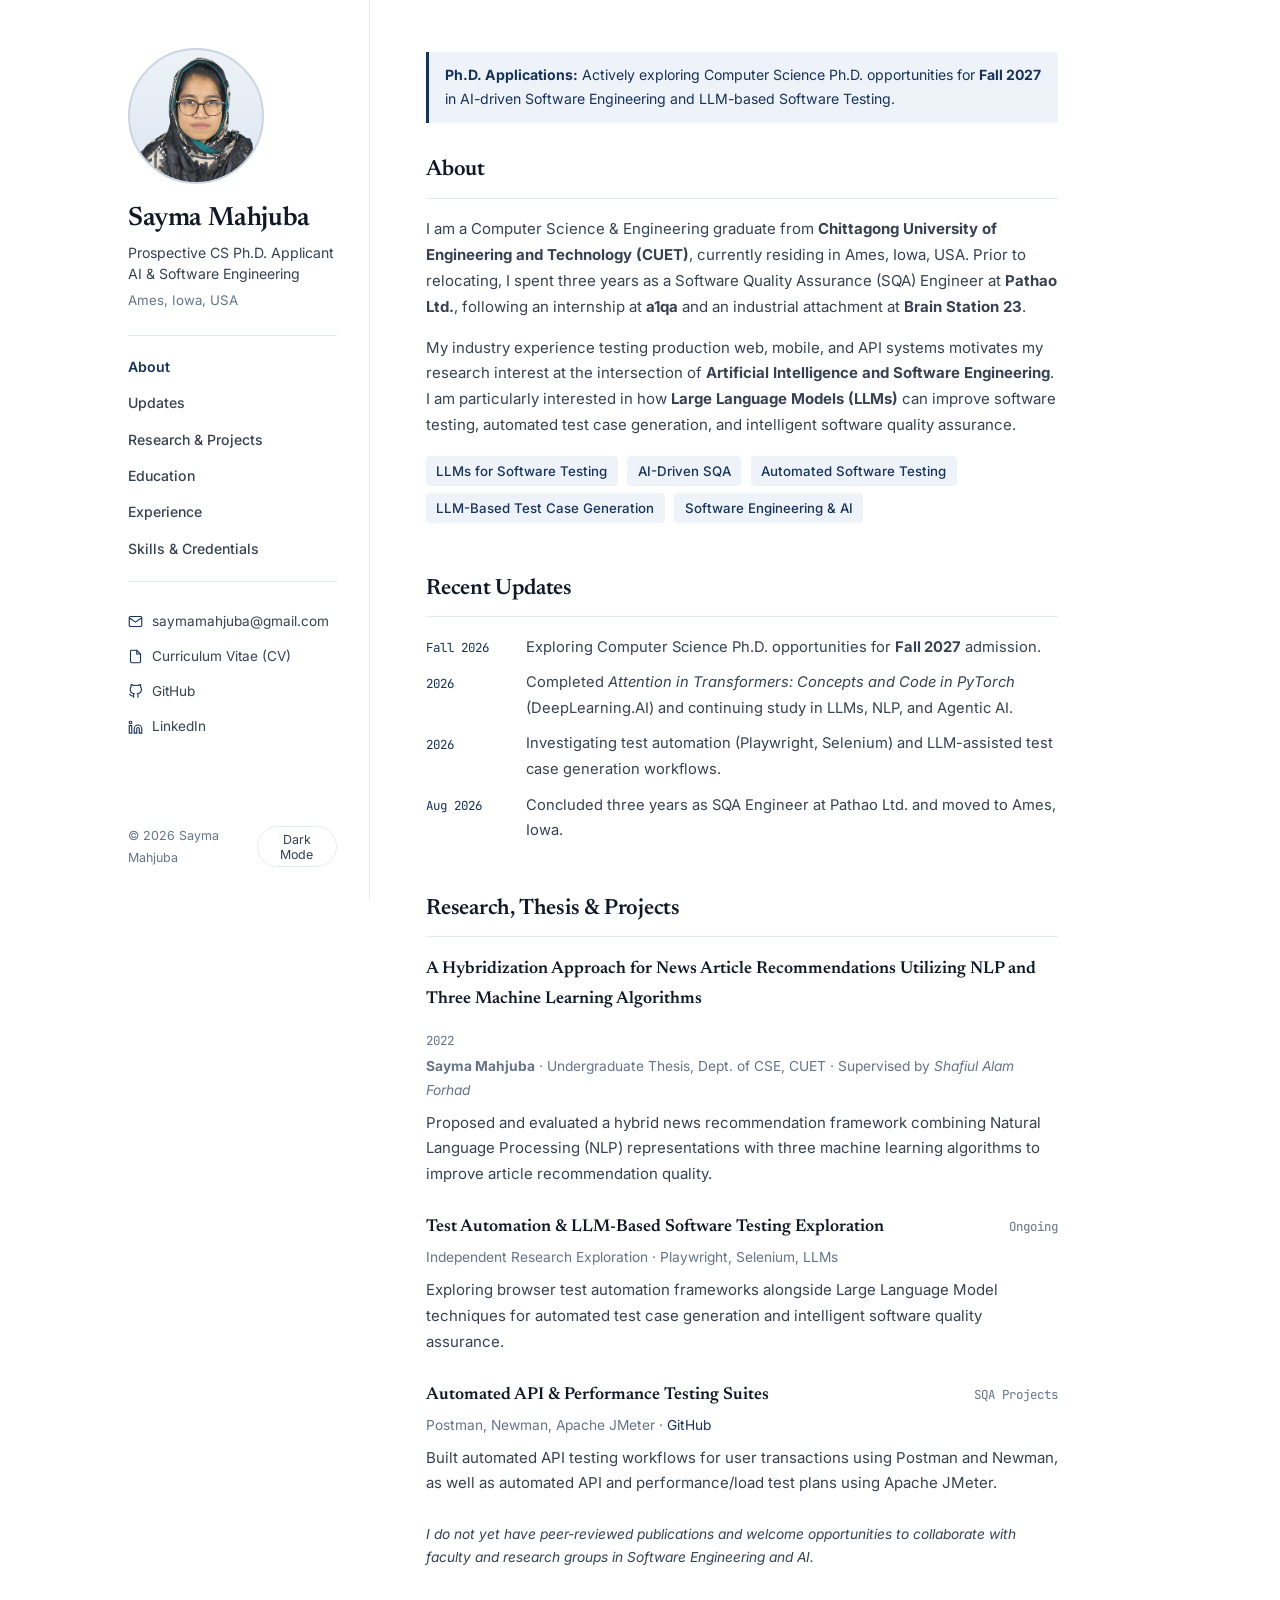
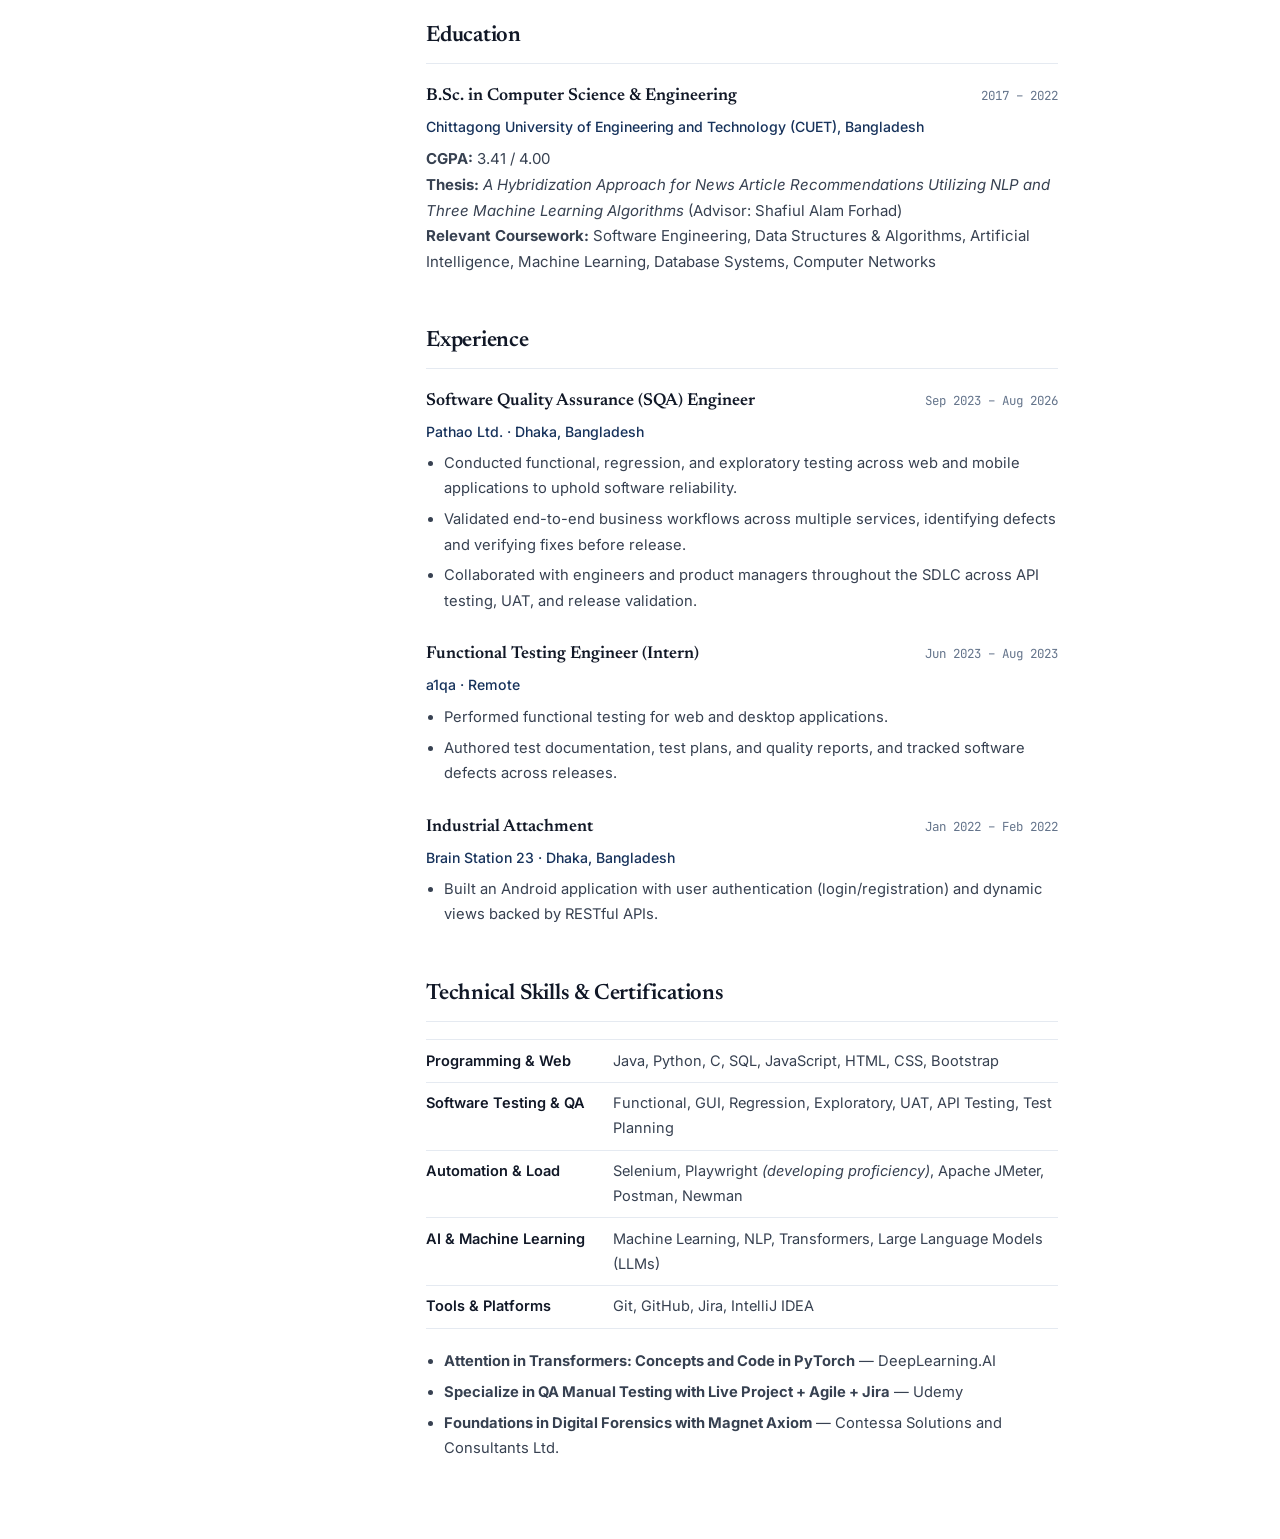
==== index.html @ 632d5970 "Initial academic portfolio" ====
<!DOCTYPE html>
<html lang="en" data-theme="light">
<head>
  <meta charset="UTF-8" />
  <meta name="viewport" content="width=device-width, initial-scale=1.0" />
  <title>Sayma Mahjuba — Academic Portfolio</title>
  <meta
    name="description"
    content="Academic portfolio of Sayma Mahjuba, prospective Computer Science Ph.D. applicant researching Large Language Models for Software Testing, AI-driven Software Quality Assurance, and Software Engineering."
  />
  <meta name="author" content="Sayma Mahjuba" />

  <!-- Social / LinkedIn Link Preview Metadata -->
  <meta property="og:title" content="Sayma Mahjuba — Academic Portfolio" />
  <meta
    property="og:description"
    content="Prospective CS Ph.D. Applicant · Large Language Models for Software Testing & AI-Driven Software Quality Assurance"
  />
  <meta property="og:type" content="website" />
  <meta property="og:url" content="https://sayma-mahjuba.github.io/" />
  <meta property="og:image" content="https://sayma-mahjuba.github.io/assets/profile.png" />

  <link rel="icon" type="image/svg+xml" href="favicon.svg" />
  <link rel="preconnect" href="https://fonts.googleapis.com" />
  <link rel="preconnect" href="https://fonts.gstatic.com" crossorigin />
  <link
    href="https://fonts.googleapis.com/css2?family=Inter:wght@400;500;600&family=JetBrains+Mono:wght@400;500&family=Newsreader:ital,opsz,wght@0,6..72,400;0,6..72,600;1,6..72,400&display=swap"
    rel="stylesheet"
  />
  <link rel="stylesheet" href="styles.css" />
  <script>
    (function () {
      var saved = localStorage.getItem("sayma-portfolio-theme");
      if (saved === "dark" || saved === "light") {
        document.documentElement.setAttribute("data-theme", saved);
      }
    })();
  </script>
</head>
<body>
  <div class="page-shell">
    <!-- Left Academic Profile Sidebar -->
    <aside class="sidebar">
      <div>
        <div class="avatar-wrap">
          <img src="assets/profile.png" alt="Portrait of Sayma Mahjuba" />
        </div>
        <h1 class="sidebar-name">Sayma Mahjuba</h1>
        <p class="sidebar-role">Prospective CS Ph.D. Applicant<br />AI &amp; Software Engineering</p>
        <p class="sidebar-loc">Ames, Iowa, USA</p>

        <ul class="sidebar-nav" aria-label="Page sections">
          <li><a href="#about">About</a></li>
          <li><a href="#news">Updates</a></li>
          <li><a href="#research">Research &amp; Projects</a></li>
          <li><a href="#education">Education</a></li>
          <li><a href="#experience">Experience</a></li>
          <li><a href="#skills">Skills &amp; Credentials</a></li>
        </ul>

        <ul class="sidebar-links" aria-label="External links">
          <li>
            <a href="mailto:saymamahjuba@gmail.com">
              <svg viewBox="0 0 24 24" fill="none" stroke="currentColor" stroke-width="1.8" aria-hidden="true"><path d="M4 4h16c1.1 0 2 .9 2 2v12c0 1.1-.9 2-2 2H4c-1.1 0-2-.9-2-2V6c0-1.1.9-2 2-2z"/><polyline points="22,6 12,13 2,6"/></svg>
              <span>saymamahjuba@gmail.com</span>
            </a>
          </li>
          <li>
            <a href="cv.html">
              <svg viewBox="0 0 24 24" fill="none" stroke="currentColor" stroke-width="1.8" aria-hidden="true"><path d="M14 2H6a2 2 0 0 0-2 2v16a2 2 0 0 0 2 2h12a2 2 0 0 0 2-2V8z"/><polyline points="14 2 14 8 20 8"/></svg>
              <span>Curriculum Vitae (CV)</span>
            </a>
          </li>
          <li>
            <a href="https://github.com/Sayma-Mahjuba" target="_blank" rel="noopener noreferrer">
              <svg viewBox="0 0 24 24" fill="none" stroke="currentColor" stroke-width="1.8" aria-hidden="true"><path d="M9 19c-5 1.5-5-2.5-7-3m14 6v-3.87a3.37 3.37 0 0 0-.94-2.61c3.14-.35 6.44-1.54 6.44-7A5.44 5.44 0 0 0 20 4.77 5.07 5.07 0 0 0 19.91 1S18.73.65 16 2.48a13.38 13.38 0 0 0-7 0C6.27.65 5.09 1 5.09 1A5.07 5.07 0 0 0 5 4.77a5.44 5.44 0 0 0-1.5 3.78c0 5.42 3.3 6.61 6.44 7A3.37 3.37 0 0 0 9 18.13V22"/></svg>
              <span>GitHub</span>
            </a>
          </li>
          <li>
            <a href="https://www.linkedin.com/in/sayma-mahjuba/" target="_blank" rel="noopener noreferrer">
              <svg viewBox="0 0 24 24" fill="none" stroke="currentColor" stroke-width="1.8" aria-hidden="true"><path d="M16 8a6 6 0 0 1 6 6v7h-4v-7a2 2 0 0 0-2-2 2 2 0 0 0-2 2v7h-4v-7a6 6 0 0 1 6-6z"/><rect x="2" y="9" width="4" height="12"/><circle cx="4" cy="4" r="2"/></svg>
              <span>LinkedIn</span>
            </a>
          </li>
        </ul>
      </div>

      <div class="sidebar-bottom">
        <span>&copy; 2026 Sayma Mahjuba</span>
        <button type="button" class="theme-btn" id="theme-toggle">Dark / Light</button>
      </div>
    </aside>

    <!-- Right Academic Content -->
    <main class="content">
      <section class="section" id="about">
        <div class="phd-callout">
          <strong>Ph.D. Applications:</strong> Actively exploring Computer Science Ph.D. opportunities for <strong>Fall 2027</strong> in AI-driven Software Engineering and LLM-based Software Testing.
        </div>

        <h2>About</h2>
        <p>
          I am a Computer Science &amp; Engineering graduate from
          <strong>Chittagong University of Engineering and Technology (CUET)</strong>, currently
          residing in Ames, Iowa, USA. Prior to relocating, I spent three years as a Software
          Quality Assurance (SQA) Engineer at <strong>Pathao Ltd.</strong>, following an
          internship at <strong>a1qa</strong> and an industrial attachment at
          <strong>Brain Station 23</strong>.
        </p>
        <p>
          My industry experience testing production web, mobile, and API systems motivates my
          research interest at the intersection of <strong>Artificial Intelligence and Software
          Engineering</strong>. I am particularly interested in how <strong>Large Language Models
          (LLMs)</strong> can improve software testing, automated test case generation, and
          intelligent software quality assurance.
        </p>

        <ul class="interests-inline" aria-label="Research interests">
          <li>LLMs for Software Testing</li>
          <li>AI-Driven SQA</li>
          <li>Automated Software Testing</li>
          <li>LLM-Based Test Case Generation</li>
          <li>Software Engineering &amp; AI</li>
        </ul>
      </section>

      <section class="section" id="news">
        <h2>Recent Updates</h2>
        <div class="news-table">
          <div class="news-row">
            <span class="news-date">Fall 2026</span>
            <span>Exploring Computer Science Ph.D. opportunities for <strong>Fall 2027</strong> admission.</span>
          </div>
          <div class="news-row">
            <span class="news-date">2026</span>
            <span>Completed <em>Attention in Transformers: Concepts and Code in PyTorch</em> (DeepLearning.AI) and continuing study in LLMs, NLP, and Agentic AI.</span>
          </div>
          <div class="news-row">
            <span class="news-date">2026</span>
            <span>Investigating test automation (Playwright, Selenium) and LLM-assisted test case generation workflows.</span>
          </div>
          <div class="news-row">
            <span class="news-date">Aug 2026</span>
            <span>Concluded three years as SQA Engineer at Pathao Ltd. and moved to Ames, Iowa.</span>
          </div>
        </div>
      </section>

      <section class="section" id="research">
        <h2>Research, Thesis &amp; Projects</h2>

        <article class="item">
          <div class="item-head">
            <h3 class="item-title">
              A Hybridization Approach for News Article Recommendations Utilizing NLP and Three Machine Learning Algorithms
            </h3>
            <span class="item-date">2022</span>
          </div>
          <div class="item-meta">
            <strong>Sayma Mahjuba</strong> &middot; Undergraduate Thesis, Dept. of CSE, CUET &middot; Supervised by <em>Shafiul Alam Forhad</em>
          </div>
          <p>
            Proposed and evaluated a hybrid news recommendation framework combining Natural
            Language Processing (NLP) representations with three machine learning algorithms to
            improve article recommendation quality.
          </p>
        </article>

        <article class="item">
          <div class="item-head">
            <h3 class="item-title">Test Automation &amp; LLM-Based Software Testing Exploration</h3>
            <span class="item-date">Ongoing</span>
          </div>
          <div class="item-meta">Independent Research Exploration &middot; Playwright, Selenium, LLMs</div>
          <p>
            Exploring browser test automation frameworks alongside Large Language Model techniques
            for automated test case generation and intelligent software quality assurance.
          </p>
        </article>

        <article class="item">
          <div class="item-head">
            <h3 class="item-title">Automated API &amp; Performance Testing Suites</h3>
            <span class="item-date">SQA Projects</span>
          </div>
          <div class="item-meta">
            Postman, Newman, Apache JMeter &middot;
            <a href="https://github.com/Sayma-Mahjuba" target="_blank" rel="noopener noreferrer">GitHub</a>
          </div>
          <p>
            Built automated API testing workflows for user transactions using Postman and Newman,
            as well as automated API and performance/load test plans using Apache JMeter.
          </p>
        </article>

        <p class="muted-note">
          I do not yet have peer-reviewed publications and welcome opportunities to collaborate
          with faculty and research groups in Software Engineering and AI.
        </p>
      </section>

      <section class="section" id="education">
        <h2>Education</h2>
        <article class="item">
          <div class="item-head">
            <h3 class="item-title">B.Sc. in Computer Science &amp; Engineering</h3>
            <span class="item-date">2017 – 2022</span>
          </div>
          <div class="item-sub">Chittagong University of Engineering and Technology (CUET), Bangladesh</div>
          <p>
            <strong>CGPA:</strong> 3.41 / 4.00<br />
            <strong>Thesis:</strong> <em>A Hybridization Approach for News Article Recommendations Utilizing NLP and Three Machine Learning Algorithms</em> (Advisor: Shafiul Alam Forhad)<br />
            <strong>Relevant Coursework:</strong> Software Engineering, Data Structures &amp; Algorithms, Artificial Intelligence, Machine Learning, Database Systems, Computer Networks
          </p>
        </article>
      </section>

      <section class="section" id="experience">
        <h2>Experience</h2>

        <article class="item">
          <div class="item-head">
            <h3 class="item-title">Software Quality Assurance (SQA) Engineer</h3>
            <span class="item-date">Sep 2023 – Aug 2026</span>
          </div>
          <div class="item-sub">Pathao Ltd. &middot; Dhaka, Bangladesh</div>
          <ul class="clean-list">
            <li>Conducted functional, regression, and exploratory testing across web and mobile applications to uphold software reliability.</li>
            <li>Validated end-to-end business workflows across multiple services, identifying defects and verifying fixes before release.</li>
            <li>Collaborated with engineers and product managers throughout the SDLC across API testing, UAT, and release validation.</li>
          </ul>
        </article>

        <article class="item">
          <div class="item-head">
            <h3 class="item-title">Functional Testing Engineer (Intern)</h3>
            <span class="item-date">Jun 2023 – Aug 2023</span>
          </div>
          <div class="item-sub">a1qa &middot; Remote</div>
          <ul class="clean-list">
            <li>Performed functional testing for web and desktop applications.</li>
            <li>Authored test documentation, test plans, and quality reports, and tracked software defects across releases.</li>
          </ul>
        </article>

        <article class="item">
          <div class="item-head">
            <h3 class="item-title">Industrial Attachment</h3>
            <span class="item-date">Jan 2022 – Feb 2022</span>
          </div>
          <div class="item-sub">Brain Station 23 &middot; Dhaka, Bangladesh</div>
          <ul class="clean-list">
            <li>Built an Android application with user authentication (login/registration) and dynamic views backed by RESTful APIs.</li>
          </ul>
        </article>
      </section>

      <section class="section" id="skills">
        <h2>Technical Skills &amp; Certifications</h2>
        <div class="skill-line">
          <span class="skill-k">Programming &amp; Web</span>
          <span class="skill-v">Java, Python, C, SQL, JavaScript, HTML, CSS, Bootstrap</span>
        </div>
        <div class="skill-line">
          <span class="skill-k">Software Testing &amp; QA</span>
          <span class="skill-v">Functional, GUI, Regression, Exploratory, UAT, API Testing, Test Planning</span>
        </div>
        <div class="skill-line">
          <span class="skill-k">Automation &amp; Load</span>
          <span class="skill-v">Selenium, Playwright <em>(developing proficiency)</em>, Apache JMeter, Postman, Newman</span>
        </div>
        <div class="skill-line">
          <span class="skill-k">AI &amp; Machine Learning</span>
          <span class="skill-v">Machine Learning, NLP, Transformers, Large Language Models (LLMs)</span>
        </div>
        <div class="skill-line">
          <span class="skill-k">Tools &amp; Platforms</span>
          <span class="skill-v">Git, GitHub, Jira, IntelliJ IDEA</span>
        </div>

        <ul class="clean-list" style="margin-top: 1.25rem;">
          <li><strong>Attention in Transformers: Concepts and Code in PyTorch</strong> — DeepLearning.AI</li>
          <li><strong>Specialize in QA Manual Testing with Live Project + Agile + Jira</strong> — Udemy</li>
          <li><strong>Foundations in Digital Forensics with Magnet Axiom</strong> — Contessa Solutions and Consultants Ltd.</li>
        </ul>
      </section>
    </main>
  </div>

  <script src="script.js"></script>
</body>
</html>
---- styles.css ----
/* ==========================================================================
   Sayma Mahjuba — Academic Portfolio (Ph.D. Sidebar)
   Deep Navy Academic Theme · Light Default + Optional Dark Mode
   ========================================================================== */

:root {
  --bg: #ffffff;
  --surface: #ffffff;
  --sidebar-bg: #f8fafc;
  --border: #e5eaf1;
  --border-strong: #cbd5e1;

  --ink: #111827;
  --ink-secondary: #374151;
  --ink-muted: #64748b;

  --navy: #16325b;
  --navy-hover: #0d2140;
  --navy-tint: #eef3fa;
  --navy-border: #c5d5ea;

  --font-serif: "Newsreader", Georgia, "Times New Roman", serif;
  --font-sans: "Inter", -apple-system, BlinkMacSystemFont, "Segoe UI", sans-serif;
  --font-mono: "JetBrains Mono", ui-monospace, monospace;
}

[data-theme="dark"] {
  --bg: #0d121b;
  --surface: #131b28;
  --sidebar-bg: #111824;
  --border: #1f2b3d;
  --border-strong: #2e3f58;

  --ink: #edf2f7;
  --ink-secondary: #b6c2d4;
  --ink-muted: #8293ab;

  --navy: #83aee5;
  --navy-hover: #abc8ef;
  --navy-tint: rgba(131, 174, 229, 0.12);
  --navy-border: rgba(131, 174, 229, 0.3);
}

*,
*::before,
*::after {
  box-sizing: border-box;
}

html {
  scroll-behavior: smooth;
}

body {
  margin: 0;
  background: var(--bg);
  color: var(--ink);
  font-family: var(--font-sans);
  font-size: 15px;
  line-height: 1.72;
  -webkit-font-smoothing: antialiased;
  transition: background-color 180ms ease, color 180ms ease;
}

a {
  color: var(--navy);
  text-decoration: none;
  transition: color 150ms ease;
}

a:hover {
  color: var(--navy-hover);
  text-decoration: underline;
  text-underline-offset: 3px;
}

a:focus-visible,
button:focus-visible {
  outline: 2px solid var(--navy);
  outline-offset: 2px;
  border-radius: 4px;
}

/* Two-Column Academic Shell
   -------------------------------------------------------------------------- */
.page-shell {
  max-width: 1080px;
  margin: 0 auto;
  display: grid;
  grid-template-columns: 270px 1fr;
  min-height: 100vh;
}

/* Left Sticky Academic Sidebar
   -------------------------------------------------------------------------- */
.sidebar {
  position: sticky;
  top: 0;
  height: 100vh;
  padding: 3rem 2rem 2rem 1.75rem;
  border-right: 1px solid var(--border);
  display: flex;
  flex-direction: column;
  justify-content: space-between;
  overflow-y: auto;
}

.avatar-wrap {
  width: 136px;
  height: 136px;
  border-radius: 50%;
  overflow: hidden;
  background: linear-gradient(180deg, #edf2f7 0%, #dce6f2 100%);
  border: 2px solid var(--border-strong);
  margin-bottom: 1.25rem;
  padding-top: 4px;
}

[data-theme="dark"] .avatar-wrap {
  background: linear-gradient(180deg, #1b283c 0%, #263854 100%);
}

.avatar-wrap img {
  width: 100%;
  height: 100%;
  object-fit: cover;
  object-position: 50% 15%;
  display: block;
}

.sidebar-name {
  font-family: var(--font-serif);
  font-size: 1.65rem;
  font-weight: 600;
  line-height: 1.18;
  margin: 0 0 0.4rem;
  letter-spacing: -0.015em;
}

.sidebar-role {
  font-size: 0.88rem;
  color: var(--ink-secondary);
  margin: 0 0 0.35rem;
  line-height: 1.5;
}

.sidebar-loc {
  font-size: 0.83rem;
  color: var(--ink-muted);
  margin: 0 0 1.4rem;
}

.sidebar-nav {
  list-style: none;
  margin: 0 0 1.75rem;
  padding: 1rem 0;
  border-top: 1px solid var(--border);
  border-bottom: 1px solid var(--border);
  display: flex;
  flex-direction: column;
  gap: 0.32rem;
}

.sidebar-nav a {
  display: block;
  font-size: 0.88rem;
  font-weight: 500;
  color: var(--ink-secondary);
  padding: 0.22rem 0;
}

.sidebar-nav a:hover,
.sidebar-nav a.active {
  color: var(--navy);
  text-decoration: none;
}

.sidebar-nav a.active {
  font-weight: 600;
}

.sidebar-links {
  list-style: none;
  margin: 0;
  padding: 0;
  display: flex;
  flex-direction: column;
  gap: 0.52rem;
}

.sidebar-links a {
  display: inline-flex;
  align-items: center;
  gap: 0.55rem;
  font-size: 0.85rem;
  color: var(--ink-secondary);
}

.sidebar-links a:hover {
  color: var(--navy);
}

.sidebar-links svg {
  width: 15px;
  height: 15px;
  color: var(--navy);
  flex-shrink: 0;
}

.sidebar-bottom {
  margin-top: 1.75rem;
  display: flex;
  align-items: center;
  justify-content: space-between;
  font-size: 0.78rem;
  color: var(--ink-muted);
}

.theme-btn {
  display: inline-flex;
  align-items: center;
  gap: 0.35rem;
  border: 1px solid var(--border);
  background: transparent;
  color: var(--ink-secondary);
  font-size: 0.78rem;
  font-family: var(--font-sans);
  padding: 0.3rem 0.65rem;
  border-radius: 999px;
  cursor: pointer;
  transition: border-color 150ms ease, color 150ms ease;
}

.theme-btn:hover {
  border-color: var(--navy);
  color: var(--navy);
}

/* Right Main Content Column
   -------------------------------------------------------------------------- */
.content {
  padding: 3.25rem 3.25rem 4.5rem 3.5rem;
  max-width: 740px;
}

.phd-callout {
  font-size: 0.88rem;
  color: var(--navy);
  background: var(--navy-tint);
  border-left: 3px solid var(--navy);
  padding: 0.7rem 1rem;
  margin-bottom: 1.85rem;
  border-radius: 0 4px 4px 0;
}

.section {
  margin-bottom: 3rem;
}

.section:last-child {
  margin-bottom: 0;
}

.section h2 {
  font-family: var(--font-serif);
  font-size: 1.38rem;
  font-weight: 600;
  color: var(--ink);
  margin: 0 0 1.1rem;
  padding-bottom: 0.45rem;
  border-bottom: 1px solid var(--border);
  letter-spacing: -0.01em;
}

.content p {
  margin: 0 0 0.95rem;
  color: var(--ink-secondary);
}

.content p:last-child {
  margin-bottom: 0;
}

.interests-inline {
  margin: 1.15rem 0 0;
  padding: 0;
  list-style: none;
  display: flex;
  flex-wrap: wrap;
  gap: 0.45rem 0.6rem;
}

.interests-inline li {
  font-size: 0.83rem;
  color: var(--navy);
  background: var(--navy-tint);
  padding: 0.22rem 0.65rem;
  border-radius: 4px;
  font-weight: 500;
}

/* News Rows */
.news-table {
  display: flex;
  flex-direction: column;
  gap: 0.65rem;
}

.news-row {
  display: grid;
  grid-template-columns: 84px 1fr;
  gap: 1rem;
  font-size: 0.92rem;
  color: var(--ink-secondary);
}

.news-date {
  font-family: var(--font-mono);
  font-size: 0.78rem;
  color: var(--navy);
  padding-top: 0.15rem;
}

/* Academic Entries */
.item {
  margin-bottom: 1.65rem;
}

.item:last-child {
  margin-bottom: 0;
}

.item-head {
  display: flex;
  justify-content: space-between;
  align-items: baseline;
  gap: 1rem;
  flex-wrap: wrap;
  margin-bottom: 0.2rem;
}

.item-title {
  font-family: var(--font-serif);
  font-size: 1.08rem;
  font-weight: 600;
  color: var(--ink);
  margin: 0;
}

.item-date {
  font-family: var(--font-mono);
  font-size: 0.78rem;
  color: var(--ink-muted);
  white-space: nowrap;
}

.item-sub {
  font-size: 0.88rem;
  color: var(--navy);
  font-weight: 500;
  margin-bottom: 0.45rem;
}

.item-meta {
  font-size: 0.86rem;
  color: var(--ink-muted);
  margin-bottom: 0.45rem;
}

.clean-list {
  margin: 0.4rem 0 0;
  padding-left: 1.15rem;
  color: var(--ink-secondary);
}

.clean-list li {
  margin-bottom: 0.35rem;
  font-size: 0.92rem;
}

.skill-line {
  display: grid;
  grid-template-columns: 175px 1fr;
  gap: 0.75rem;
  padding: 0.52rem 0;
  border-bottom: 1px solid var(--border);
  font-size: 0.91rem;
}

.skill-line:first-of-type {
  border-top: 1px solid var(--border);
}

.skill-k {
  font-weight: 600;
  color: var(--ink);
}

.skill-v {
  color: var(--ink-secondary);
}

.muted-note {
  font-size: 0.86rem;
  color: var(--ink-muted);
  font-style: italic;
  margin-top: 1rem;
}

/* Shared Utility Styles (used by cv.html)
   -------------------------------------------------------------------------- */
.container {
  width: 100%;
  max-width: 860px;
  margin: 0 auto;
  padding: 0 1.5rem;
}

.btn {
  display: inline-flex;
  align-items: center;
  gap: 0.45rem;
  padding: 0.48rem 0.9rem;
  font-size: 0.86rem;
  font-weight: 500;
  border-radius: 6px;
  border: 1px solid var(--border-strong);
  background: var(--surface);
  color: var(--ink);
  cursor: pointer;
  font-family: var(--font-sans);
  text-decoration: none;
}

.btn:hover {
  border-color: var(--navy);
  color: var(--navy);
  background: var(--navy-tint);
  text-decoration: none;
}

.btn-primary {
  background: var(--navy);
  border-color: var(--navy);
  color: #ffffff;
}

[data-theme="dark"] .btn-primary {
  color: #0b1220;
  font-weight: 600;
}

.btn-primary:hover {
  background: var(--navy-hover);
  border-color: var(--navy-hover);
  color: #ffffff;
}

[data-theme="dark"] .btn-primary:hover {
  color: #0b1220;
}

.detail-list {
  margin: 0.45rem 0 0;
  padding-left: 1.15rem;
  color: var(--ink-secondary);
}

.detail-list li {
  margin-bottom: 0.38rem;
  font-size: 0.92rem;
}

.text-link {
  text-decoration: underline;
  text-decoration-color: var(--navy-border);
  text-underline-offset: 3px;
}

/* Responsive
   -------------------------------------------------------------------------- */
@media (max-width: 860px) {
  .page-shell {
    grid-template-columns: 1fr;
  }

  .sidebar {
    position: static;
    height: auto;
    border-right: none;
    border-bottom: 1px solid var(--border);
    padding: 2rem 1.5rem 1.5rem;
  }

  .sidebar-nav {
    flex-direction: row;
    flex-wrap: wrap;
    gap: 0.5rem 1.1rem;
  }

  .sidebar-links {
    flex-direction: row;
    flex-wrap: wrap;
    gap: 0.6rem 1.1rem;
  }

  .content {
    padding: 2rem 1.5rem 3.5rem;
  }

  .skill-line,
  .news-row {
    grid-template-columns: 1fr;
    gap: 0.15rem;
  }
}

@media print {
  .no-print {
    display: none !important;
  }
}
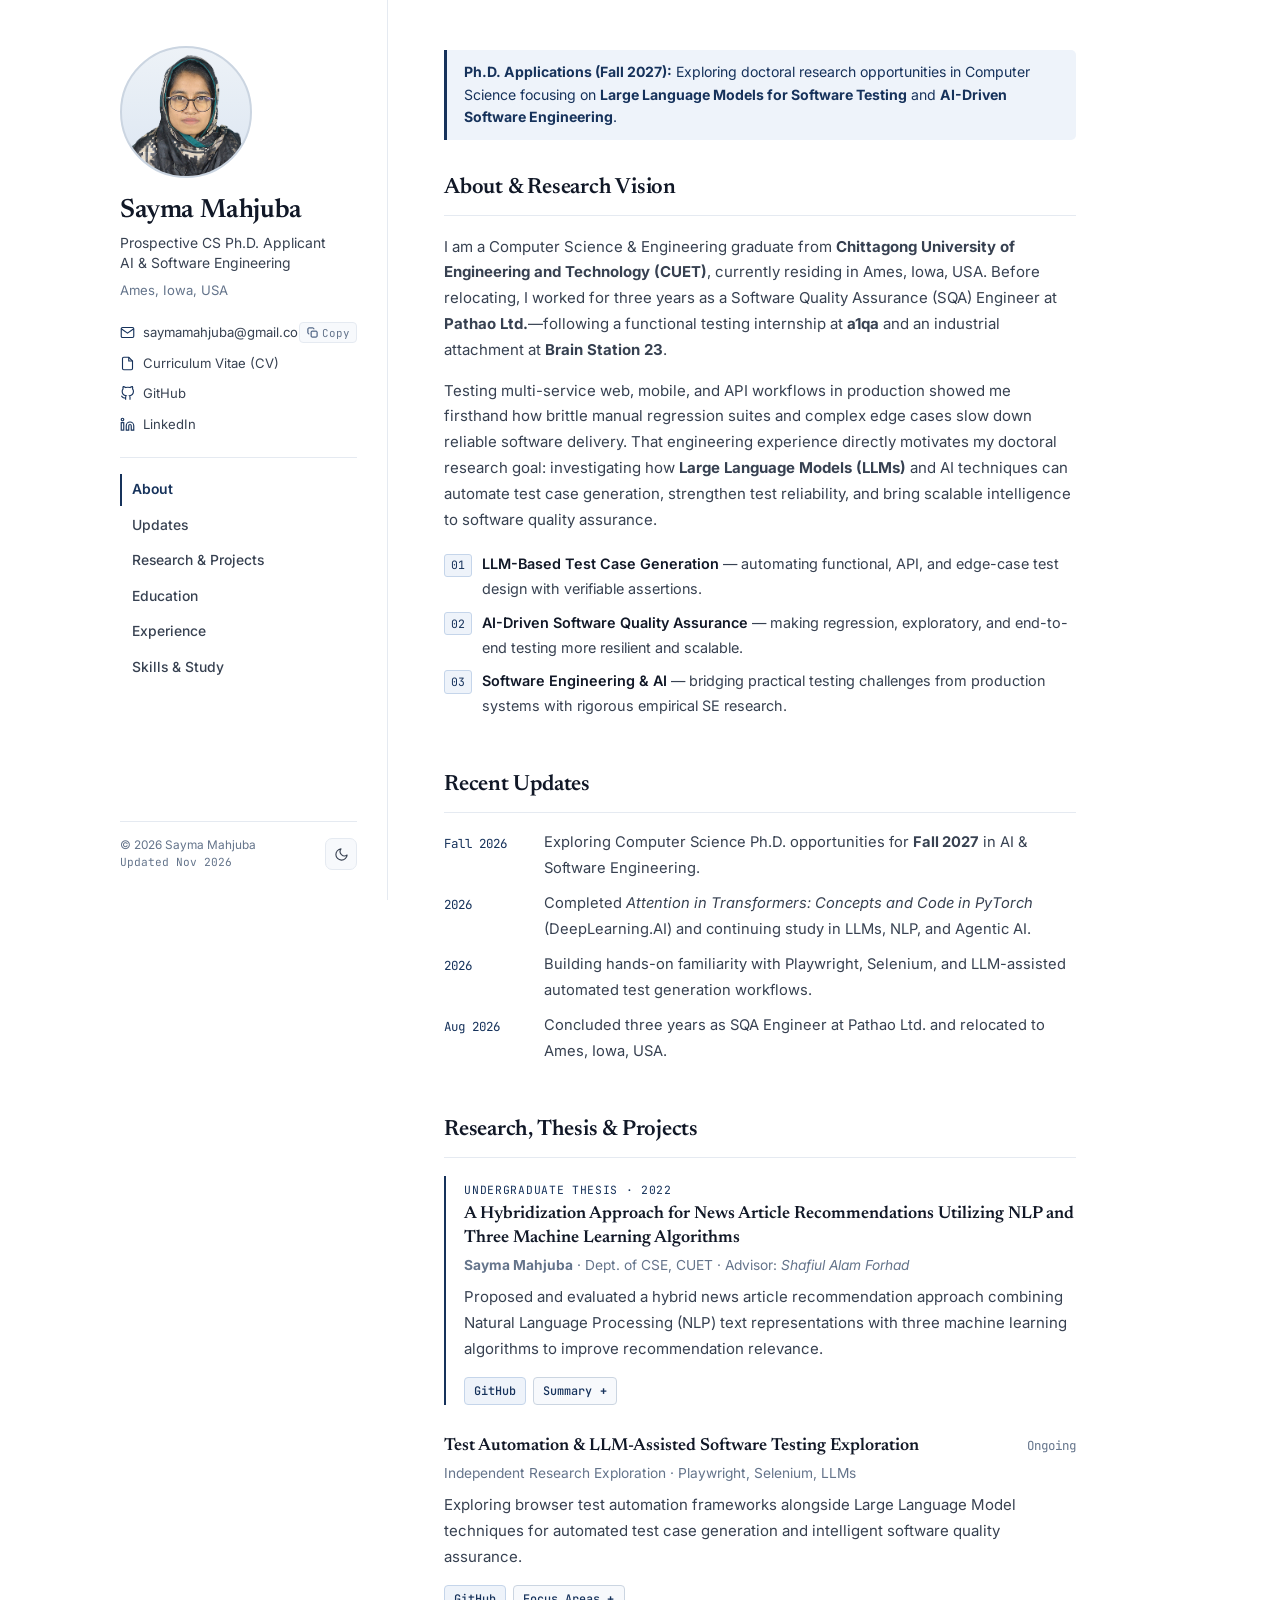
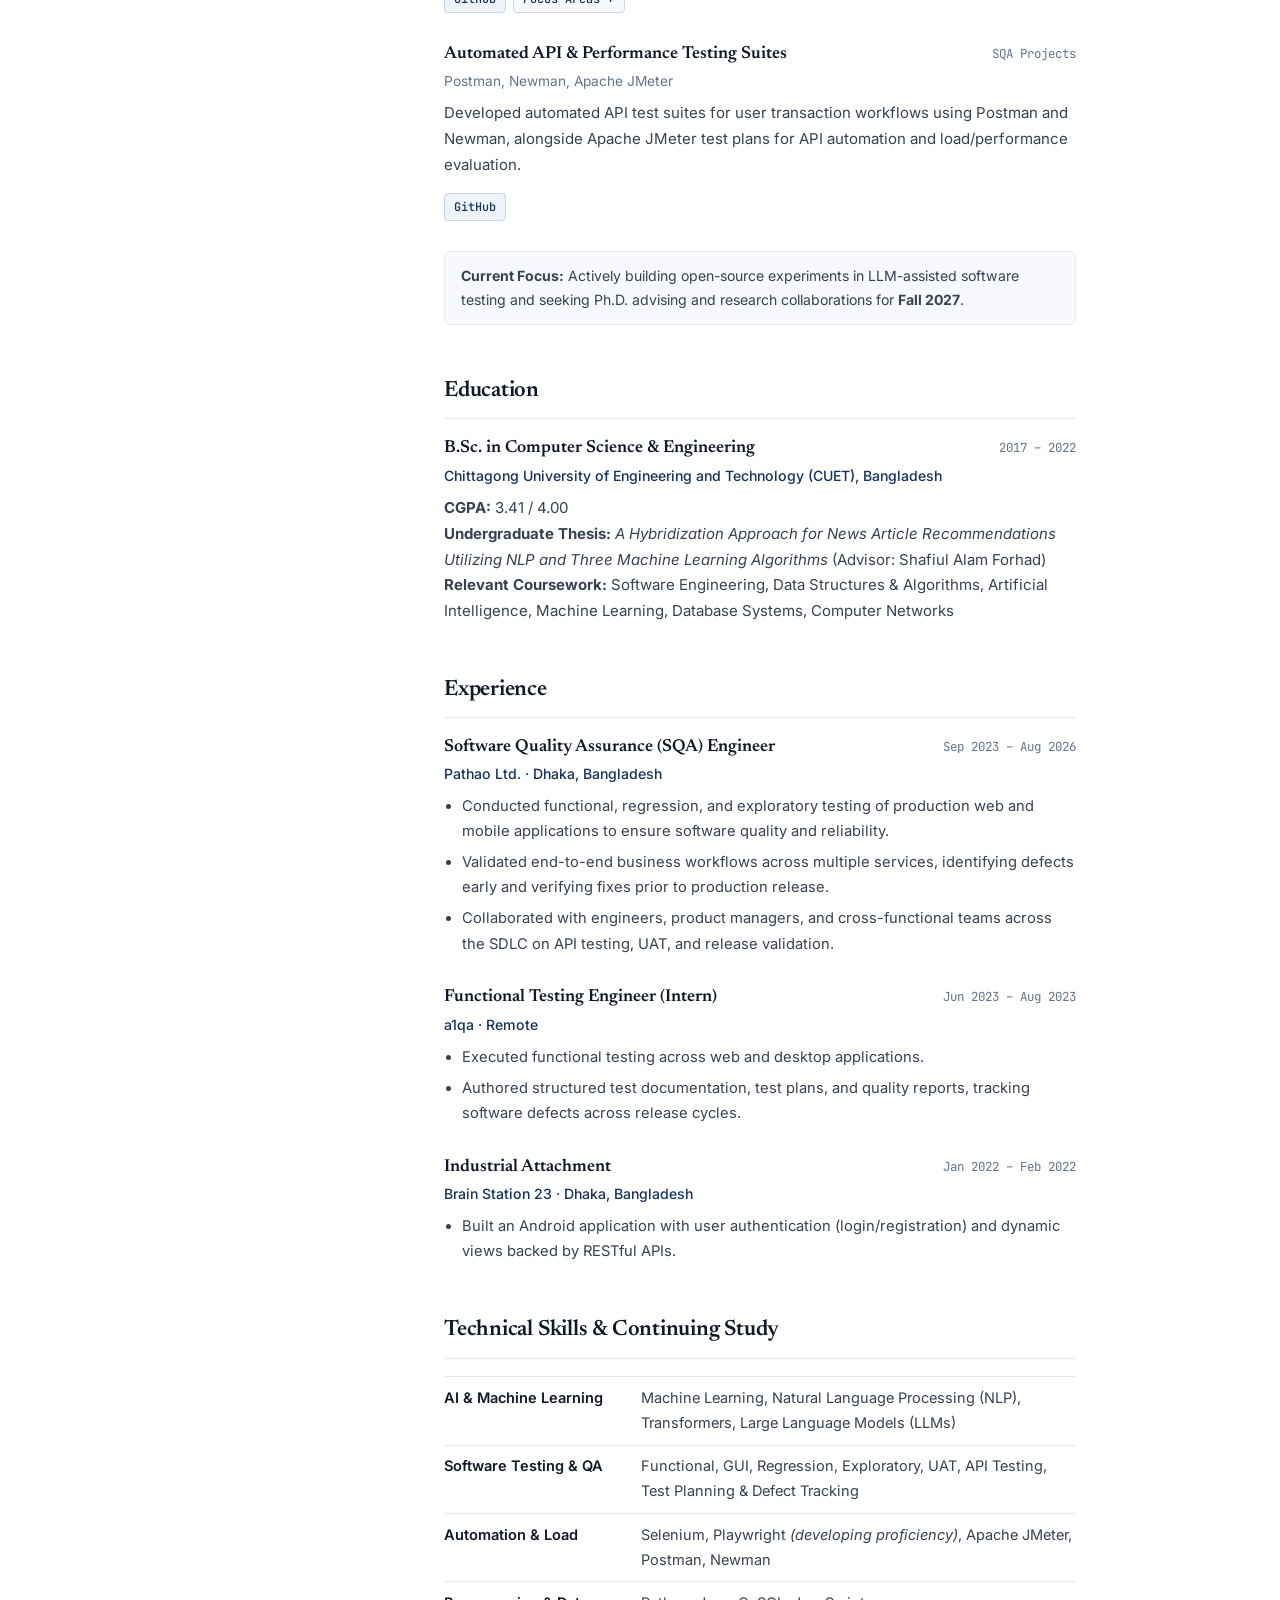
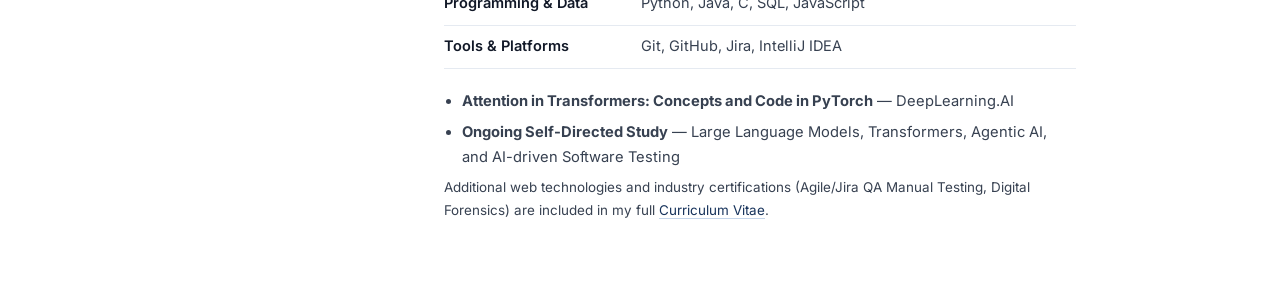
==== commit c03814f6: "Polish PhD sidebar portfolio: artifact drawers, copy email, mobile header, skill ordering" ====
--- a/index.html
+++ b/index.html
@@ -6,7 +6,7 @@
   <title>Sayma Mahjuba — Academic Portfolio</title>
   <meta
     name="description"
-    content="Academic portfolio of Sayma Mahjuba, prospective Computer Science Ph.D. applicant researching Large Language Models for Software Testing, AI-driven Software Quality Assurance, and Software Engineering."
+    content="Academic portfolio of Sayma Mahjuba, prospective Computer Science Ph.D. applicant researching Large Language Models for Software Testing, Automated Test Generation, and AI-Driven Software Quality Assurance."
   />
   <meta name="author" content="Sayma Mahjuba" />
 
@@ -18,7 +18,7 @@
   />
   <meta property="og:type" content="website" />
   <meta property="og:url" content="https://sayma-mahjuba.github.io/" />
-  <meta property="og:image" content="https://sayma-mahjuba.github.io/assets/profile.png" />
+  <meta property="og:image" content="https://sayma-mahjuba.github.io/profile.png" />
 
   <link rel="icon" type="image/svg+xml" href="favicon.svg" />
   <link rel="preconnect" href="https://fonts.googleapis.com" />
@@ -42,53 +42,92 @@
     <!-- Left Academic Profile Sidebar -->
     <aside class="sidebar">
       <div>
-        <div class="avatar-wrap">
-          <img src="assets/profile.png" alt="Portrait of Sayma Mahjuba" />
-        </div>
-        <h1 class="sidebar-name">Sayma Mahjuba</h1>
-        <p class="sidebar-role">Prospective CS Ph.D. Applicant<br />AI &amp; Software Engineering</p>
-        <p class="sidebar-loc">Ames, Iowa, USA</p>
+        <div class="profile-identity">
+          <div class="avatar-wrap">
+            <img src="profile.png" alt="Portrait of Sayma Mahjuba" />
+          </div>
+          <div>
+            <h1 class="sidebar-name">Sayma Mahjuba</h1>
+            <p class="sidebar-role">Prospective CS Ph.D. Applicant<br />AI &amp; Software Engineering</p>
+            <p class="sidebar-loc">Ames, Iowa, USA</p>
+          </div>
+        </div>
+
+        <ul class="sidebar-links" aria-label="External links">
+          <li>
+            <a href="mailto:saymamahjuba@gmail.com">
+              <svg viewBox="0 0 24 24" fill="none" stroke="currentColor" stroke-width="1.8" aria-hidden="true"><path d="M4 4h16c1.1 0 2 .9 2 2v12c0 1.1-.9 2-2 2H4c-1.1 0-2-.9-2-2V6c0-1.1.9-2 2-2z"/><polyline points="22,6 12,13 2,6"/></svg>
+              <span>saymamahjuba@gmail.com</span>
+            </a>
+            <button
+              type="button"
+              class="copy-email-btn"
+              id="copy-email-btn"
+              data-email="saymamahjuba@gmail.com"
+              aria-label="Copy email address"
+              title="Copy email address"
+            >
+              <svg viewBox="0 0 24 24" fill="none" stroke="currentColor" stroke-width="2" aria-hidden="true"><rect x="9" y="9" width="13" height="13" rx="2"/><path d="M5 15H4a2 2 0 0 1-2-2V4a2 2 0 0 1 2-2h9a2 2 0 0 1 2 2v1"/></svg>
+              <span>Copy</span>
+            </button>
+          </li>
+          <li>
+            <a href="cv.html">
+              <svg viewBox="0 0 24 24" fill="none" stroke="currentColor" stroke-width="1.8" aria-hidden="true"><path d="M14 2H6a2 2 0 0 0-2 2v16a2 2 0 0 0 2 2h12a2 2 0 0 0 2-2V8z"/><polyline points="14 2 14 8 20 8"/></svg>
+              <span>Curriculum Vitae (CV)</span>
+            </a>
+          </li>
+          <li>
+            <a href="https://github.com/Sayma-Mahjuba" target="_blank" rel="noopener noreferrer">
+              <svg viewBox="0 0 24 24" fill="none" stroke="currentColor" stroke-width="1.8" aria-hidden="true"><path d="M9 19c-5 1.5-5-2.5-7-3m14 6v-3.87a3.37 3.37 0 0 0-.94-2.61c3.14-.35 6.44-1.54 6.44-7A5.44 5.44 0 0 0 20 4.77 5.07 5.07 0 0 0 19.91 1S18.73.65 16 2.48a13.38 13.38 0 0 0-7 0C6.27.65 5.09 1 5.09 1A5.07 5.07 0 0 0 5 4.77a5.44 5.44 0 0 0-1.5 3.78c0 5.42 3.3 6.61 6.44 7A3.37 3.37 0 0 0 9 18.13V22"/></svg>
+              <span>GitHub</span>
+            </a>
+          </li>
+          <li>
+            <a href="https://www.linkedin.com/in/sayma-mahjuba/" target="_blank" rel="noopener noreferrer">
+              <svg viewBox="0 0 24 24" fill="none" stroke="currentColor" stroke-width="1.8" aria-hidden="true"><path d="M16 8a6 6 0 0 1 6 6v7h-4v-7a2 2 0 0 0-2-2 2 2 0 0 0-2 2v7h-4v-7a6 6 0 0 1 6-6z"/><rect x="2" y="9" width="4" height="12"/><circle cx="4" cy="4" r="2"/></svg>
+              <span>LinkedIn</span>
+            </a>
+          </li>
+        </ul>
 
         <ul class="sidebar-nav" aria-label="Page sections">
-          <li><a href="#about">About</a></li>
+          <li><a href="#about" class="active">About</a></li>
           <li><a href="#news">Updates</a></li>
           <li><a href="#research">Research &amp; Projects</a></li>
           <li><a href="#education">Education</a></li>
           <li><a href="#experience">Experience</a></li>
-          <li><a href="#skills">Skills &amp; Credentials</a></li>
-        </ul>
-
-        <ul class="sidebar-links" aria-label="External links">
-          <li>
-            <a href="mailto:saymamahjuba@gmail.com">
-              <svg viewBox="0 0 24 24" fill="none" stroke="currentColor" stroke-width="1.8" aria-hidden="true"><path d="M4 4h16c1.1 0 2 .9 2 2v12c0 1.1-.9 2-2 2H4c-1.1 0-2-.9-2-2V6c0-1.1.9-2 2-2z"/><polyline points="22,6 12,13 2,6"/></svg>
-              <span>saymamahjuba@gmail.com</span>
-            </a>
-          </li>
-          <li>
-            <a href="cv.html">
-              <svg viewBox="0 0 24 24" fill="none" stroke="currentColor" stroke-width="1.8" aria-hidden="true"><path d="M14 2H6a2 2 0 0 0-2 2v16a2 2 0 0 0 2 2h12a2 2 0 0 0 2-2V8z"/><polyline points="14 2 14 8 20 8"/></svg>
-              <span>Curriculum Vitae (CV)</span>
-            </a>
-          </li>
-          <li>
-            <a href="https://github.com/Sayma-Mahjuba" target="_blank" rel="noopener noreferrer">
-              <svg viewBox="0 0 24 24" fill="none" stroke="currentColor" stroke-width="1.8" aria-hidden="true"><path d="M9 19c-5 1.5-5-2.5-7-3m14 6v-3.87a3.37 3.37 0 0 0-.94-2.61c3.14-.35 6.44-1.54 6.44-7A5.44 5.44 0 0 0 20 4.77 5.07 5.07 0 0 0 19.91 1S18.73.65 16 2.48a13.38 13.38 0 0 0-7 0C6.27.65 5.09 1 5.09 1A5.07 5.07 0 0 0 5 4.77a5.44 5.44 0 0 0-1.5 3.78c0 5.42 3.3 6.61 6.44 7A3.37 3.37 0 0 0 9 18.13V22"/></svg>
-              <span>GitHub</span>
-            </a>
-          </li>
-          <li>
-            <a href="https://www.linkedin.com/in/sayma-mahjuba/" target="_blank" rel="noopener noreferrer">
-              <svg viewBox="0 0 24 24" fill="none" stroke="currentColor" stroke-width="1.8" aria-hidden="true"><path d="M16 8a6 6 0 0 1 6 6v7h-4v-7a2 2 0 0 0-2-2 2 2 0 0 0-2 2v7h-4v-7a6 6 0 0 1 6-6z"/><rect x="2" y="9" width="4" height="12"/><circle cx="4" cy="4" r="2"/></svg>
-              <span>LinkedIn</span>
-            </a>
-          </li>
+          <li><a href="#skills">Skills &amp; Study</a></li>
         </ul>
       </div>
 
       <div class="sidebar-bottom">
-        <span>&copy; 2026 Sayma Mahjuba</span>
-        <button type="button" class="theme-btn" id="theme-toggle">Dark / Light</button>
+        <div class="sidebar-meta-foot">
+          <span>&copy; 2026 Sayma Mahjuba</span>
+          <span class="updated-stamp">Updated Nov 2026</span>
+        </div>
+        <button
+          type="button"
+          class="theme-icon-btn"
+          id="theme-toggle"
+          aria-label="Switch to dark mode"
+          title="Switch to dark mode"
+        >
+          <svg class="icon-moon" viewBox="0 0 24 24" fill="none" stroke="currentColor" stroke-width="1.8" stroke-linecap="round" stroke-linejoin="round" aria-hidden="true">
+            <path d="M21 12.79A9 9 0 1 1 11.21 3 7 7 0 0 0 21 12.79z"></path>
+          </svg>
+          <svg class="icon-sun" viewBox="0 0 24 24" fill="none" stroke="currentColor" stroke-width="1.8" stroke-linecap="round" stroke-linejoin="round" aria-hidden="true">
+            <circle cx="12" cy="12" r="5"></circle>
+            <line x1="12" y1="1" x2="12" y2="3"></line>
+            <line x1="12" y1="21" x2="12" y2="23"></line>
+            <line x1="4.22" y1="4.22" x2="5.64" y2="5.64"></line>
+            <line x1="18.36" y1="18.36" x2="19.78" y2="19.78"></line>
+            <line x1="1" y1="12" x2="3" y2="12"></line>
+            <line x1="21" y1="12" x2="23" y2="12"></line>
+            <line x1="4.22" y1="19.78" x2="5.64" y2="18.36"></line>
+            <line x1="18.36" y1="5.64" x2="19.78" y2="4.22"></line>
+          </svg>
+        </button>
       </div>
     </aside>
 
@@ -96,32 +135,40 @@
     <main class="content">
       <section class="section" id="about">
         <div class="phd-callout">
-          <strong>Ph.D. Applications:</strong> Actively exploring Computer Science Ph.D. opportunities for <strong>Fall 2027</strong> in AI-driven Software Engineering and LLM-based Software Testing.
-        </div>
-
-        <h2>About</h2>
+          <strong>Ph.D. Applications (Fall 2027):</strong> Exploring doctoral research opportunities in Computer Science focusing on <strong>Large Language Models for Software Testing</strong> and <strong>AI-Driven Software Engineering</strong>.
+        </div>
+
+        <h2>About &amp; Research Vision</h2>
         <p>
           I am a Computer Science &amp; Engineering graduate from
           <strong>Chittagong University of Engineering and Technology (CUET)</strong>, currently
-          residing in Ames, Iowa, USA. Prior to relocating, I spent three years as a Software
-          Quality Assurance (SQA) Engineer at <strong>Pathao Ltd.</strong>, following an
-          internship at <strong>a1qa</strong> and an industrial attachment at
+          residing in Ames, Iowa, USA. Before relocating, I worked for three years as a Software
+          Quality Assurance (SQA) Engineer at <strong>Pathao Ltd.</strong>—following a functional
+          testing internship at <strong>a1qa</strong> and an industrial attachment at
           <strong>Brain Station 23</strong>.
         </p>
         <p>
-          My industry experience testing production web, mobile, and API systems motivates my
-          research interest at the intersection of <strong>Artificial Intelligence and Software
-          Engineering</strong>. I am particularly interested in how <strong>Large Language Models
-          (LLMs)</strong> can improve software testing, automated test case generation, and
-          intelligent software quality assurance.
+          Testing multi-service web, mobile, and API workflows in production showed me firsthand
+          how brittle manual regression suites and complex edge cases slow down reliable software
+          delivery. That engineering experience directly motivates my doctoral research goal:
+          investigating how <strong>Large Language Models (LLMs)</strong> and AI techniques can
+          automate test case generation, strengthen test reliability, and bring scalable
+          intelligence to software quality assurance.
         </p>
 
-        <ul class="interests-inline" aria-label="Research interests">
-          <li>LLMs for Software Testing</li>
-          <li>AI-Driven SQA</li>
-          <li>Automated Software Testing</li>
-          <li>LLM-Based Test Case Generation</li>
-          <li>Software Engineering &amp; AI</li>
+        <ul class="research-themes" aria-label="Core research themes">
+          <li>
+            <span class="theme-marker">01</span>
+            <span><strong>LLM-Based Test Case Generation</strong> — automating functional, API, and edge-case test design with verifiable assertions.</span>
+          </li>
+          <li>
+            <span class="theme-marker">02</span>
+            <span><strong>AI-Driven Software Quality Assurance</strong> — making regression, exploratory, and end-to-end testing more resilient and scalable.</span>
+          </li>
+          <li>
+            <span class="theme-marker">03</span>
+            <span><strong>Software Engineering &amp; AI</strong> — bridging practical testing challenges from production systems with rigorous empirical SE research.</span>
+          </li>
         </ul>
       </section>
 
@@ -130,7 +177,7 @@
         <div class="news-table">
           <div class="news-row">
             <span class="news-date">Fall 2026</span>
-            <span>Exploring Computer Science Ph.D. opportunities for <strong>Fall 2027</strong> admission.</span>
+            <span>Exploring Computer Science Ph.D. opportunities for <strong>Fall 2027</strong> in AI &amp; Software Engineering.</span>
           </div>
           <div class="news-row">
             <span class="news-date">2026</span>
@@ -138,11 +185,11 @@
           </div>
           <div class="news-row">
             <span class="news-date">2026</span>
-            <span>Investigating test automation (Playwright, Selenium) and LLM-assisted test case generation workflows.</span>
+            <span>Building hands-on familiarity with Playwright, Selenium, and LLM-assisted automated test generation workflows.</span>
           </div>
           <div class="news-row">
             <span class="news-date">Aug 2026</span>
-            <span>Concluded three years as SQA Engineer at Pathao Ltd. and moved to Ames, Iowa.</span>
+            <span>Concluded three years as SQA Engineer at Pathao Ltd. and relocated to Ames, Iowa, USA.</span>
           </div>
         </div>
       </section>
@@ -150,26 +197,46 @@
       <section class="section" id="research">
         <h2>Research, Thesis &amp; Projects</h2>
 
-        <article class="item">
+        <article class="item featured-research">
+          <span class="item-kicker">Undergraduate Thesis · 2022</span>
           <div class="item-head">
             <h3 class="item-title">
               A Hybridization Approach for News Article Recommendations Utilizing NLP and Three Machine Learning Algorithms
             </h3>
-            <span class="item-date">2022</span>
           </div>
           <div class="item-meta">
-            <strong>Sayma Mahjuba</strong> &middot; Undergraduate Thesis, Dept. of CSE, CUET &middot; Supervised by <em>Shafiul Alam Forhad</em>
+            <strong>Sayma Mahjuba</strong> &middot; Dept. of CSE, CUET &middot; Advisor: <em>Shafiul Alam Forhad</em>
           </div>
           <p>
-            Proposed and evaluated a hybrid news recommendation framework combining Natural
-            Language Processing (NLP) representations with three machine learning algorithms to
-            improve article recommendation quality.
+            Proposed and evaluated a hybrid news article recommendation approach combining Natural
+            Language Processing (NLP) text representations with three machine learning algorithms
+            to improve recommendation relevance.
           </p>
-        </article>
-
-        <article class="item">
-          <div class="item-head">
-            <h3 class="item-title">Test Automation &amp; LLM-Based Software Testing Exploration</h3>
+
+          <div class="abstract-drawer-inline">
+            <a class="pill-link" href="https://github.com/Sayma-Mahjuba" target="_blank" rel="noopener noreferrer">GitHub</a>
+            <details class="abstract-drawer">
+              <summary>Summary</summary>
+              <div class="abstract-body">
+                <p>
+                  <strong>Motivation:</strong> Single-model recommender pipelines often struggle
+                  with cold-start news items and shifting reader preferences across heterogeneous
+                  text topics.
+                </p>
+                <p>
+                  <strong>Approach:</strong> Combined NLP-based feature extraction from news
+                  articles with a hybridized pipeline integrating three machine learning algorithms
+                  to generate more relevant article recommendations, evaluated as my B.Sc.
+                  undergraduate thesis at CUET.
+                </p>
+              </div>
+            </details>
+          </div>
+        </article>
+
+        <article class="item">
+          <div class="item-head">
+            <h3 class="item-title">Test Automation &amp; LLM-Assisted Software Testing Exploration</h3>
             <span class="item-date">Ongoing</span>
           </div>
           <div class="item-meta">Independent Research Exploration &middot; Playwright, Selenium, LLMs</div>
@@ -177,6 +244,20 @@
             Exploring browser test automation frameworks alongside Large Language Model techniques
             for automated test case generation and intelligent software quality assurance.
           </p>
+
+          <div class="abstract-drawer-inline">
+            <a class="pill-link" href="https://github.com/Sayma-Mahjuba" target="_blank" rel="noopener noreferrer">GitHub</a>
+            <details class="abstract-drawer">
+              <summary>Focus Areas</summary>
+              <div class="abstract-body">
+                <p>
+                  Studying how modern LLMs and Transformer architectures can generate maintainable
+                  end-to-end and API test suites, complementing hands-on automation work in
+                  Playwright and Selenium.
+                </p>
+              </div>
+            </details>
+          </div>
         </article>
 
         <article class="item">
@@ -184,20 +265,23 @@
             <h3 class="item-title">Automated API &amp; Performance Testing Suites</h3>
             <span class="item-date">SQA Projects</span>
           </div>
-          <div class="item-meta">
-            Postman, Newman, Apache JMeter &middot;
-            <a href="https://github.com/Sayma-Mahjuba" target="_blank" rel="noopener noreferrer">GitHub</a>
-          </div>
+          <div class="item-meta">Postman, Newman, Apache JMeter</div>
           <p>
-            Built automated API testing workflows for user transactions using Postman and Newman,
-            as well as automated API and performance/load test plans using Apache JMeter.
+            Developed automated API test suites for user transaction workflows using Postman and
+            Newman, alongside Apache JMeter test plans for API automation and load/performance
+            evaluation.
           </p>
-        </article>
-
-        <p class="muted-note">
-          I do not yet have peer-reviewed publications and welcome opportunities to collaborate
-          with faculty and research groups in Software Engineering and AI.
-        </p>
+
+          <div class="artifact-row">
+            <a class="pill-link" href="https://github.com/Sayma-Mahjuba" target="_blank" rel="noopener noreferrer">GitHub</a>
+          </div>
+        </article>
+
+        <div class="forward-note">
+          <strong>Current Focus:</strong> Actively building open-source experiments in LLM-assisted
+          software testing and seeking Ph.D. advising and research collaborations for
+          <strong>Fall 2027</strong>.
+        </div>
       </section>
 
       <section class="section" id="education">
@@ -210,7 +294,7 @@
           <div class="item-sub">Chittagong University of Engineering and Technology (CUET), Bangladesh</div>
           <p>
             <strong>CGPA:</strong> 3.41 / 4.00<br />
-            <strong>Thesis:</strong> <em>A Hybridization Approach for News Article Recommendations Utilizing NLP and Three Machine Learning Algorithms</em> (Advisor: Shafiul Alam Forhad)<br />
+            <strong>Undergraduate Thesis:</strong> <em>A Hybridization Approach for News Article Recommendations Utilizing NLP and Three Machine Learning Algorithms</em> (Advisor: Shafiul Alam Forhad)<br />
             <strong>Relevant Coursework:</strong> Software Engineering, Data Structures &amp; Algorithms, Artificial Intelligence, Machine Learning, Database Systems, Computer Networks
           </p>
         </article>
@@ -226,9 +310,9 @@
           </div>
           <div class="item-sub">Pathao Ltd. &middot; Dhaka, Bangladesh</div>
           <ul class="clean-list">
-            <li>Conducted functional, regression, and exploratory testing across web and mobile applications to uphold software reliability.</li>
-            <li>Validated end-to-end business workflows across multiple services, identifying defects and verifying fixes before release.</li>
-            <li>Collaborated with engineers and product managers throughout the SDLC across API testing, UAT, and release validation.</li>
+            <li>Conducted functional, regression, and exploratory testing of production web and mobile applications to ensure software quality and reliability.</li>
+            <li>Validated end-to-end business workflows across multiple services, identifying defects early and verifying fixes prior to production release.</li>
+            <li>Collaborated with engineers, product managers, and cross-functional teams across the SDLC on API testing, UAT, and release validation.</li>
           </ul>
         </article>
 
@@ -239,8 +323,8 @@
           </div>
           <div class="item-sub">a1qa &middot; Remote</div>
           <ul class="clean-list">
-            <li>Performed functional testing for web and desktop applications.</li>
-            <li>Authored test documentation, test plans, and quality reports, and tracked software defects across releases.</li>
+            <li>Executed functional testing across web and desktop applications.</li>
+            <li>Authored structured test documentation, test plans, and quality reports, tracking software defects across release cycles.</li>
           </ul>
         </article>
 
@@ -257,22 +341,22 @@
       </section>
 
       <section class="section" id="skills">
-        <h2>Technical Skills &amp; Certifications</h2>
-        <div class="skill-line">
-          <span class="skill-k">Programming &amp; Web</span>
-          <span class="skill-v">Java, Python, C, SQL, JavaScript, HTML, CSS, Bootstrap</span>
+        <h2>Technical Skills &amp; Continuing Study</h2>
+        <div class="skill-line">
+          <span class="skill-k">AI &amp; Machine Learning</span>
+          <span class="skill-v">Machine Learning, Natural Language Processing (NLP), Transformers, Large Language Models (LLMs)</span>
         </div>
         <div class="skill-line">
           <span class="skill-k">Software Testing &amp; QA</span>
-          <span class="skill-v">Functional, GUI, Regression, Exploratory, UAT, API Testing, Test Planning</span>
+          <span class="skill-v">Functional, GUI, Regression, Exploratory, UAT, API Testing, Test Planning &amp; Defect Tracking</span>
         </div>
         <div class="skill-line">
           <span class="skill-k">Automation &amp; Load</span>
           <span class="skill-v">Selenium, Playwright <em>(developing proficiency)</em>, Apache JMeter, Postman, Newman</span>
         </div>
         <div class="skill-line">
-          <span class="skill-k">AI &amp; Machine Learning</span>
-          <span class="skill-v">Machine Learning, NLP, Transformers, Large Language Models (LLMs)</span>
+          <span class="skill-k">Programming &amp; Data</span>
+          <span class="skill-v">Python, Java, C, SQL, JavaScript</span>
         </div>
         <div class="skill-line">
           <span class="skill-k">Tools &amp; Platforms</span>
@@ -281,9 +365,13 @@
 
         <ul class="clean-list" style="margin-top: 1.25rem;">
           <li><strong>Attention in Transformers: Concepts and Code in PyTorch</strong> — DeepLearning.AI</li>
-          <li><strong>Specialize in QA Manual Testing with Live Project + Agile + Jira</strong> — Udemy</li>
-          <li><strong>Foundations in Digital Forensics with Magnet Axiom</strong> — Contessa Solutions and Consultants Ltd.</li>
+          <li><strong>Ongoing Self-Directed Study</strong> — Large Language Models, Transformers, Agentic AI, and AI-driven Software Testing</li>
         </ul>
+
+        <p class="cred-footnote">
+          Additional web technologies and industry certifications (Agile/Jira QA Manual Testing,
+          Digital Forensics) are included in my full <a class="text-link" href="cv.html">Curriculum Vitae</a>.
+        </p>
       </section>
     </main>
   </div>
--- a/styles.css
+++ b/styles.css
@@ -1,12 +1,12 @@
 /* ==========================================================================
-   Sayma Mahjuba — Academic Portfolio (Ph.D. Sidebar)
+   Sayma Mahjuba — Academic Portfolio (Ph.D. Sidebar · Refined Faculty Edition)
    Deep Navy Academic Theme · Light Default + Optional Dark Mode
    ========================================================================== */
 
 :root {
   --bg: #ffffff;
   --surface: #ffffff;
-  --sidebar-bg: #f8fafc;
+  --surface-subtle: #f7f9fc;
   --border: #e5eaf1;
   --border-strong: #cbd5e1;
 
@@ -27,7 +27,7 @@
 [data-theme="dark"] {
   --bg: #0d121b;
   --surface: #131b28;
-  --sidebar-bg: #111824;
+  --surface-subtle: #141d2b;
   --border: #1f2b3d;
   --border-strong: #2e3f58;
 
@@ -38,7 +38,7 @@
   --navy: #83aee5;
   --navy-hover: #abc8ef;
   --navy-tint: rgba(131, 174, 229, 0.12);
-  --navy-border: rgba(131, 174, 229, 0.3);
+  --navy-border: rgba(131, 174, 229, 0.32);
 }
 
 *,
@@ -65,7 +65,7 @@
 a {
   color: var(--navy);
   text-decoration: none;
-  transition: color 150ms ease;
+  transition: color 150ms ease, border-color 150ms ease, background-color 150ms ease;
 }
 
 a:hover {
@@ -75,7 +75,8 @@
 }
 
 a:focus-visible,
-button:focus-visible {
+button:focus-visible,
+summary:focus-visible {
   outline: 2px solid var(--navy);
   outline-offset: 2px;
   border-radius: 4px;
@@ -84,10 +85,10 @@
 /* Two-Column Academic Shell
    -------------------------------------------------------------------------- */
 .page-shell {
-  max-width: 1080px;
+  max-width: 1096px;
   margin: 0 auto;
   display: grid;
-  grid-template-columns: 270px 1fr;
+  grid-template-columns: 296px 1fr;
   min-height: 100vh;
 }
 
@@ -97,7 +98,7 @@
   position: sticky;
   top: 0;
   height: 100vh;
-  padding: 3rem 2rem 2rem 1.75rem;
+  padding: 2.85rem 1.85rem 1.85rem 1.75rem;
   border-right: 1px solid var(--border);
   display: flex;
   flex-direction: column;
@@ -105,15 +106,20 @@
   overflow-y: auto;
 }
 
+.profile-identity {
+  display: block;
+}
+
 .avatar-wrap {
-  width: 136px;
-  height: 136px;
+  width: 132px;
+  height: 132px;
   border-radius: 50%;
   overflow: hidden;
   background: linear-gradient(180deg, #edf2f7 0%, #dce6f2 100%);
   border: 2px solid var(--border-strong);
-  margin-bottom: 1.25rem;
+  margin-bottom: 1.15rem;
   padding-top: 4px;
+  flex-shrink: 0;
 }
 
 [data-theme="dark"] .avatar-wrap {
@@ -133,67 +139,79 @@
   font-size: 1.65rem;
   font-weight: 600;
   line-height: 1.18;
-  margin: 0 0 0.4rem;
+  margin: 0 0 0.35rem;
   letter-spacing: -0.015em;
 }
 
 .sidebar-role {
-  font-size: 0.88rem;
-  color: var(--ink-secondary);
-  margin: 0 0 0.35rem;
-  line-height: 1.5;
+  font-size: 0.87rem;
+  color: var(--ink-secondary);
+  margin: 0 0 0.3rem;
+  line-height: 1.48;
 }
 
 .sidebar-loc {
-  font-size: 0.83rem;
+  font-size: 0.82rem;
   color: var(--ink-muted);
-  margin: 0 0 1.4rem;
-}
-
+  margin: 0 0 1.25rem;
+}
+
+/* Sidebar Navigation with Active Left Bar */
 .sidebar-nav {
   list-style: none;
-  margin: 0 0 1.75rem;
-  padding: 1rem 0;
+  margin: 1.35rem 0 0;
+  padding: 1rem 0 0.25rem;
   border-top: 1px solid var(--border);
-  border-bottom: 1px solid var(--border);
   display: flex;
   flex-direction: column;
-  gap: 0.32rem;
+  gap: 0.25rem;
 }
 
 .sidebar-nav a {
   display: block;
-  font-size: 0.88rem;
+  font-size: 0.87rem;
   font-weight: 500;
   color: var(--ink-secondary);
-  padding: 0.22rem 0;
-}
-
-.sidebar-nav a:hover,
+  padding: 0.24rem 0 0.24rem 0.65rem;
+  border-left: 2px solid transparent;
+  transition: color 150ms ease, border-color 150ms ease, padding-left 150ms ease;
+}
+
+.sidebar-nav a:hover {
+  color: var(--navy);
+  text-decoration: none;
+}
+
 .sidebar-nav a.active {
   color: var(--navy);
-  text-decoration: none;
-}
-
-.sidebar-nav a.active {
   font-weight: 600;
-}
-
+  border-left-color: var(--navy);
+}
+
+/* External Links + Copy Email Control */
 .sidebar-links {
   list-style: none;
   margin: 0;
   padding: 0;
   display: flex;
   flex-direction: column;
-  gap: 0.52rem;
+  gap: 0.5rem;
+}
+
+.sidebar-links li {
+  display: flex;
+  align-items: center;
+  gap: 0.4rem;
 }
 
 .sidebar-links a {
   display: inline-flex;
   align-items: center;
-  gap: 0.55rem;
-  font-size: 0.85rem;
-  color: var(--ink-secondary);
+  gap: 0.5rem;
+  font-size: 0.82rem;
+  color: var(--ink-secondary);
+  min-width: 0;
+  white-space: nowrap;
 }
 
 .sidebar-links a:hover {
@@ -207,39 +225,107 @@
   flex-shrink: 0;
 }
 
+.copy-email-btn {
+  display: inline-flex;
+  align-items: center;
+  gap: 0.25rem;
+  border: 1px solid var(--border);
+  background: var(--surface-subtle);
+  color: var(--ink-muted);
+  font-family: var(--font-mono);
+  font-size: 0.68rem;
+  padding: 0.14rem 0.42rem;
+  border-radius: 4px;
+  cursor: pointer;
+  flex-shrink: 0;
+  transition: all 150ms ease;
+}
+
+.copy-email-btn:hover {
+  border-color: var(--navy-border);
+  color: var(--navy);
+  background: var(--navy-tint);
+}
+
+.copy-email-btn.copied {
+  border-color: var(--navy);
+  color: var(--navy);
+  background: var(--navy-tint);
+}
+
+.copy-email-btn svg {
+  width: 11px;
+  height: 11px;
+}
+
+/* Sidebar Footer: Last Updated + Clean Icon Theme Toggle */
 .sidebar-bottom {
-  margin-top: 1.75rem;
+  margin-top: 1.5rem;
+  padding-top: 1rem;
+  border-top: 1px solid var(--border);
   display: flex;
   align-items: center;
   justify-content: space-between;
-  font-size: 0.78rem;
+  gap: 0.5rem;
+}
+
+.sidebar-meta-foot {
+  display: flex;
+  flex-direction: column;
+  gap: 0.1rem;
+  font-size: 0.74rem;
   color: var(--ink-muted);
-}
-
-.theme-btn {
+  line-height: 1.35;
+}
+
+.updated-stamp {
+  font-family: var(--font-mono);
+  font-size: 0.7rem;
+  color: var(--ink-muted);
+}
+
+.theme-icon-btn {
   display: inline-flex;
   align-items: center;
-  gap: 0.35rem;
+  justify-content: center;
+  width: 32px;
+  height: 32px;
   border: 1px solid var(--border);
-  background: transparent;
-  color: var(--ink-secondary);
-  font-size: 0.78rem;
-  font-family: var(--font-sans);
-  padding: 0.3rem 0.65rem;
-  border-radius: 999px;
+  border-radius: 7px;
+  background: var(--surface-subtle);
+  color: var(--ink-secondary);
   cursor: pointer;
-  transition: border-color 150ms ease, color 150ms ease;
-}
-
-.theme-btn:hover {
-  border-color: var(--navy);
-  color: var(--navy);
+  flex-shrink: 0;
+  transition: border-color 150ms ease, color 150ms ease, background-color 150ms ease;
+}
+
+.theme-icon-btn:hover {
+  border-color: var(--navy-border);
+  color: var(--navy);
+  background: var(--navy-tint);
+}
+
+.theme-icon-btn svg {
+  width: 15px;
+  height: 15px;
+}
+
+.icon-sun {
+  display: none;
+}
+
+[data-theme="dark"] .icon-sun {
+  display: block;
+}
+
+[data-theme="dark"] .icon-moon {
+  display: none;
 }
 
 /* Right Main Content Column
    -------------------------------------------------------------------------- */
 .content {
-  padding: 3.25rem 3.25rem 4.5rem 3.5rem;
+  padding: 3.1rem 3.25rem 4.75rem 3.5rem;
   max-width: 740px;
 }
 
@@ -248,13 +334,15 @@
   color: var(--navy);
   background: var(--navy-tint);
   border-left: 3px solid var(--navy);
-  padding: 0.7rem 1rem;
+  padding: 0.72rem 1.05rem;
   margin-bottom: 1.85rem;
-  border-radius: 0 4px 4px 0;
+  border-radius: 0 5px 5px 0;
+  line-height: 1.6;
 }
 
 .section {
   margin-bottom: 3rem;
+  scroll-margin-top: 2rem;
 }
 
 .section:last-child {
@@ -281,22 +369,38 @@
   margin-bottom: 0;
 }
 
-.interests-inline {
-  margin: 1.15rem 0 0;
+/* Sharpened Research Themes */
+.research-themes {
+  margin: 1.25rem 0 0;
   padding: 0;
   list-style: none;
-  display: flex;
-  flex-wrap: wrap;
-  gap: 0.45rem 0.6rem;
-}
-
-.interests-inline li {
-  font-size: 0.83rem;
+  display: grid;
+  grid-template-columns: 1fr;
+  gap: 0.55rem;
+}
+
+.research-themes li {
+  display: flex;
+  align-items: baseline;
+  gap: 0.6rem;
+  font-size: 0.9rem;
+  color: var(--ink-secondary);
+}
+
+.theme-marker {
+  font-family: var(--font-mono);
+  font-size: 0.72rem;
   color: var(--navy);
   background: var(--navy-tint);
-  padding: 0.22rem 0.65rem;
-  border-radius: 4px;
-  font-weight: 500;
+  border: 1px solid var(--navy-border);
+  padding: 0.05rem 0.38rem;
+  border-radius: 3px;
+  flex-shrink: 0;
+}
+
+.research-themes strong {
+  color: var(--ink);
+  font-weight: 600;
 }
 
 /* News Rows */
@@ -321,13 +425,28 @@
   padding-top: 0.15rem;
 }
 
-/* Academic Entries */
+/* Academic Entries & Artifact Pills */
 .item {
-  margin-bottom: 1.65rem;
+  margin-bottom: 1.85rem;
 }
 
 .item:last-child {
   margin-bottom: 0;
+}
+
+.item.featured-research {
+  padding-left: 1.15rem;
+  border-left: 2.5px solid var(--navy);
+}
+
+.item-kicker {
+  display: inline-block;
+  font-family: var(--font-mono);
+  font-size: 0.71rem;
+  text-transform: uppercase;
+  letter-spacing: 0.06em;
+  color: var(--navy);
+  margin-bottom: 0.25rem;
 }
 
 .item-head {
@@ -341,10 +460,11 @@
 
 .item-title {
   font-family: var(--font-serif);
-  font-size: 1.08rem;
+  font-size: 1.09rem;
   font-weight: 600;
   color: var(--ink);
   margin: 0;
+  line-height: 1.35;
 }
 
 .item-date {
@@ -367,6 +487,128 @@
   margin-bottom: 0.45rem;
 }
 
+/* Academic Artifact Pills & Expandable Abstract Drawer */
+.artifact-row {
+  display: flex;
+  flex-wrap: wrap;
+  align-items: center;
+  gap: 0.45rem;
+  margin-top: 0.65rem;
+}
+
+.pill-link {
+  display: inline-flex;
+  align-items: center;
+  gap: 0.3rem;
+  font-family: var(--font-mono);
+  font-size: 0.74rem;
+  font-weight: 500;
+  color: var(--navy);
+  background: var(--navy-tint);
+  border: 1px solid var(--navy-border);
+  padding: 0.18rem 0.55rem;
+  border-radius: 4px;
+  text-decoration: none;
+  cursor: pointer;
+}
+
+.pill-link:hover {
+  background: var(--navy);
+  border-color: var(--navy);
+  color: #ffffff;
+  text-decoration: none;
+}
+
+[data-theme="dark"] .pill-link:hover {
+  color: #0b1220;
+}
+
+.abstract-drawer {
+  margin-top: 0.65rem;
+}
+
+.abstract-drawer > summary {
+  list-style: none;
+  display: inline-flex;
+  align-items: center;
+  gap: 0.3rem;
+  font-family: var(--font-mono);
+  font-size: 0.74rem;
+  font-weight: 500;
+  color: var(--navy);
+  background: var(--surface-subtle);
+  border: 1px solid var(--border-strong);
+  padding: 0.18rem 0.58rem;
+  border-radius: 4px;
+  cursor: pointer;
+  user-select: none;
+  transition: all 150ms ease;
+}
+
+.abstract-drawer > summary::-webkit-details-marker {
+  display: none;
+}
+
+.abstract-drawer > summary::after {
+  content: "+";
+  font-weight: 600;
+  margin-left: 0.15rem;
+}
+
+.abstract-drawer[open] > summary::after {
+  content: "−";
+}
+
+.abstract-drawer > summary:hover,
+.abstract-drawer[open] > summary {
+  border-color: var(--navy);
+  color: var(--navy);
+  background: var(--navy-tint);
+}
+
+.abstract-drawer-inline {
+  display: flex;
+  flex-wrap: wrap;
+  align-items: flex-start;
+  gap: 0.45rem;
+  margin-top: 0.65rem;
+}
+
+.abstract-drawer-inline .abstract-drawer {
+  margin-top: 0;
+  flex: 1 1 auto;
+}
+
+.abstract-body {
+  margin-top: 0.6rem;
+  padding: 0.85rem 1rem;
+  background: var(--surface-subtle);
+  border: 1px solid var(--border);
+  border-radius: 5px;
+  font-size: 0.88rem;
+  line-height: 1.66;
+  color: var(--ink-secondary);
+}
+
+.abstract-body p {
+  margin: 0 0 0.5rem;
+  font-size: 0.88rem;
+}
+
+.abstract-body p:last-child {
+  margin-bottom: 0;
+}
+
+.forward-note {
+  margin-top: 1.35rem;
+  padding: 0.75rem 1rem;
+  background: var(--surface-subtle);
+  border: 1px solid var(--border);
+  border-radius: 5px;
+  font-size: 0.88rem;
+  color: var(--ink-secondary);
+}
+
 .clean-list {
   margin: 0.4rem 0 0;
   padding-left: 1.15rem;
@@ -380,9 +622,9 @@
 
 .skill-line {
   display: grid;
-  grid-template-columns: 175px 1fr;
+  grid-template-columns: 185px 1fr;
   gap: 0.75rem;
-  padding: 0.52rem 0;
+  padding: 0.54rem 0;
   border-bottom: 1px solid var(--border);
   font-size: 0.91rem;
 }
@@ -400,11 +642,10 @@
   color: var(--ink-secondary);
 }
 
-.muted-note {
-  font-size: 0.86rem;
+.cred-footnote {
+  margin-top: 0.85rem;
+  font-size: 0.84rem;
   color: var(--ink-muted);
-  font-style: italic;
-  margin-top: 1rem;
 }
 
 /* Shared Utility Styles (used by cv.html)
@@ -477,7 +718,7 @@
   text-underline-offset: 3px;
 }
 
-/* Responsive
+/* Compact Mobile Header Layout
    -------------------------------------------------------------------------- */
 @media (max-width: 860px) {
   .page-shell {
@@ -489,23 +730,79 @@
     height: auto;
     border-right: none;
     border-bottom: 1px solid var(--border);
-    padding: 2rem 1.5rem 1.5rem;
-  }
-
-  .sidebar-nav {
-    flex-direction: row;
-    flex-wrap: wrap;
-    gap: 0.5rem 1.1rem;
+    padding: 1.35rem 1.25rem 0.9rem;
+    overflow: visible;
+  }
+
+  .profile-identity {
+    display: flex;
+    align-items: center;
+    gap: 1rem;
+    margin-bottom: 0.95rem;
+  }
+
+  .avatar-wrap {
+    width: 68px;
+    height: 68px;
+    margin-bottom: 0;
+  }
+
+  .sidebar-name {
+    font-size: 1.38rem;
+    margin-bottom: 0.15rem;
+  }
+
+  .sidebar-role {
+    font-size: 0.82rem;
+    margin-bottom: 0.15rem;
+  }
+
+  .sidebar-loc {
+    font-size: 0.78rem;
+    margin-bottom: 0;
   }
 
   .sidebar-links {
     flex-direction: row;
     flex-wrap: wrap;
-    gap: 0.6rem 1.1rem;
+    gap: 0.45rem 0.95rem;
+    padding-bottom: 0.85rem;
+  }
+
+  .sidebar-nav {
+    flex-direction: row;
+    overflow-x: auto;
+    -webkit-overflow-scrolling: touch;
+    gap: 0.25rem 0.85rem;
+    margin: 0 -1.25rem;
+    padding: 0.65rem 1.25rem;
+    border-bottom: none;
+    white-space: nowrap;
+  }
+
+  .sidebar-nav a {
+    padding: 0.2rem 0;
+    border-left: none;
+    border-bottom: 2px solid transparent;
+    font-size: 0.84rem;
+  }
+
+  .sidebar-nav a.active {
+    border-left-color: transparent;
+    border-bottom-color: var(--navy);
+  }
+
+  .sidebar-bottom {
+    margin-top: 0.6rem;
+    padding-top: 0.65rem;
   }
 
   .content {
-    padding: 2rem 1.5rem 3.5rem;
+    padding: 1.75rem 1.25rem 3.5rem;
+  }
+
+  .section {
+    scroll-margin-top: 1.25rem;
   }
 
   .skill-line,
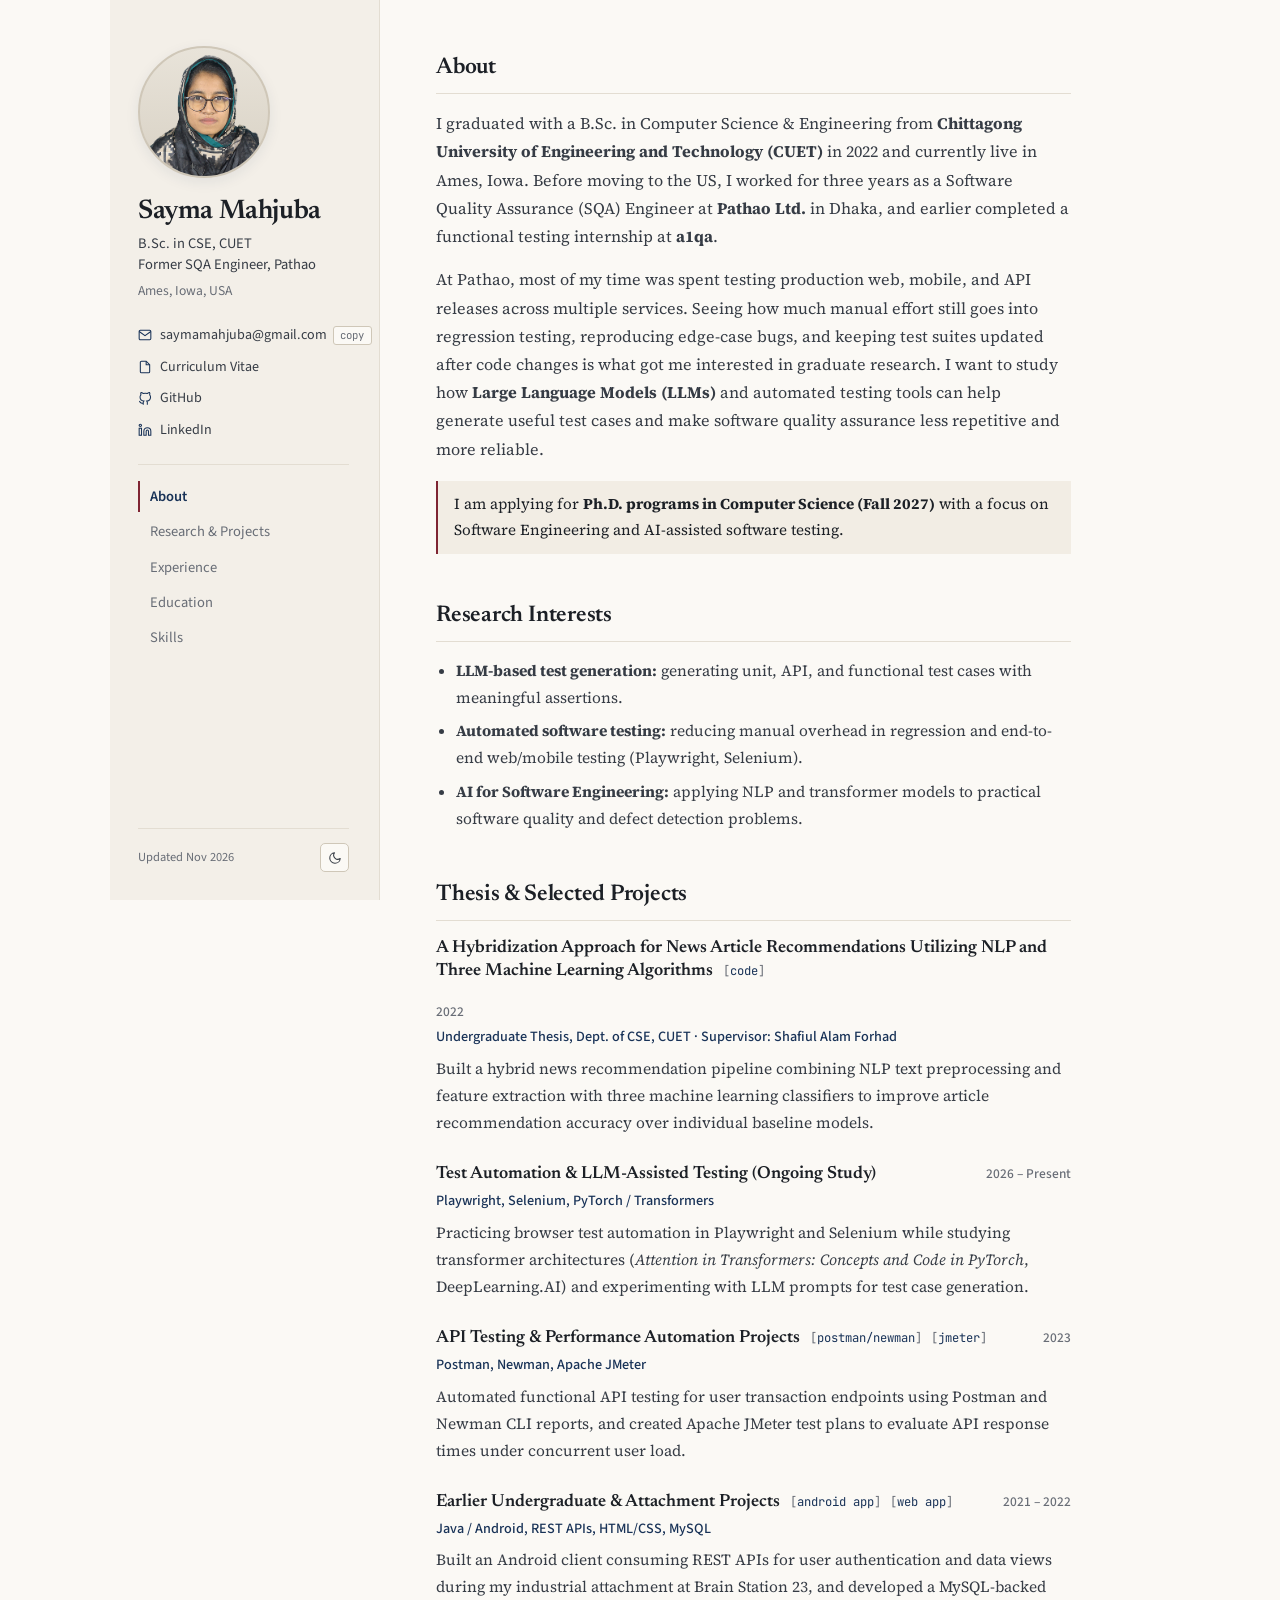
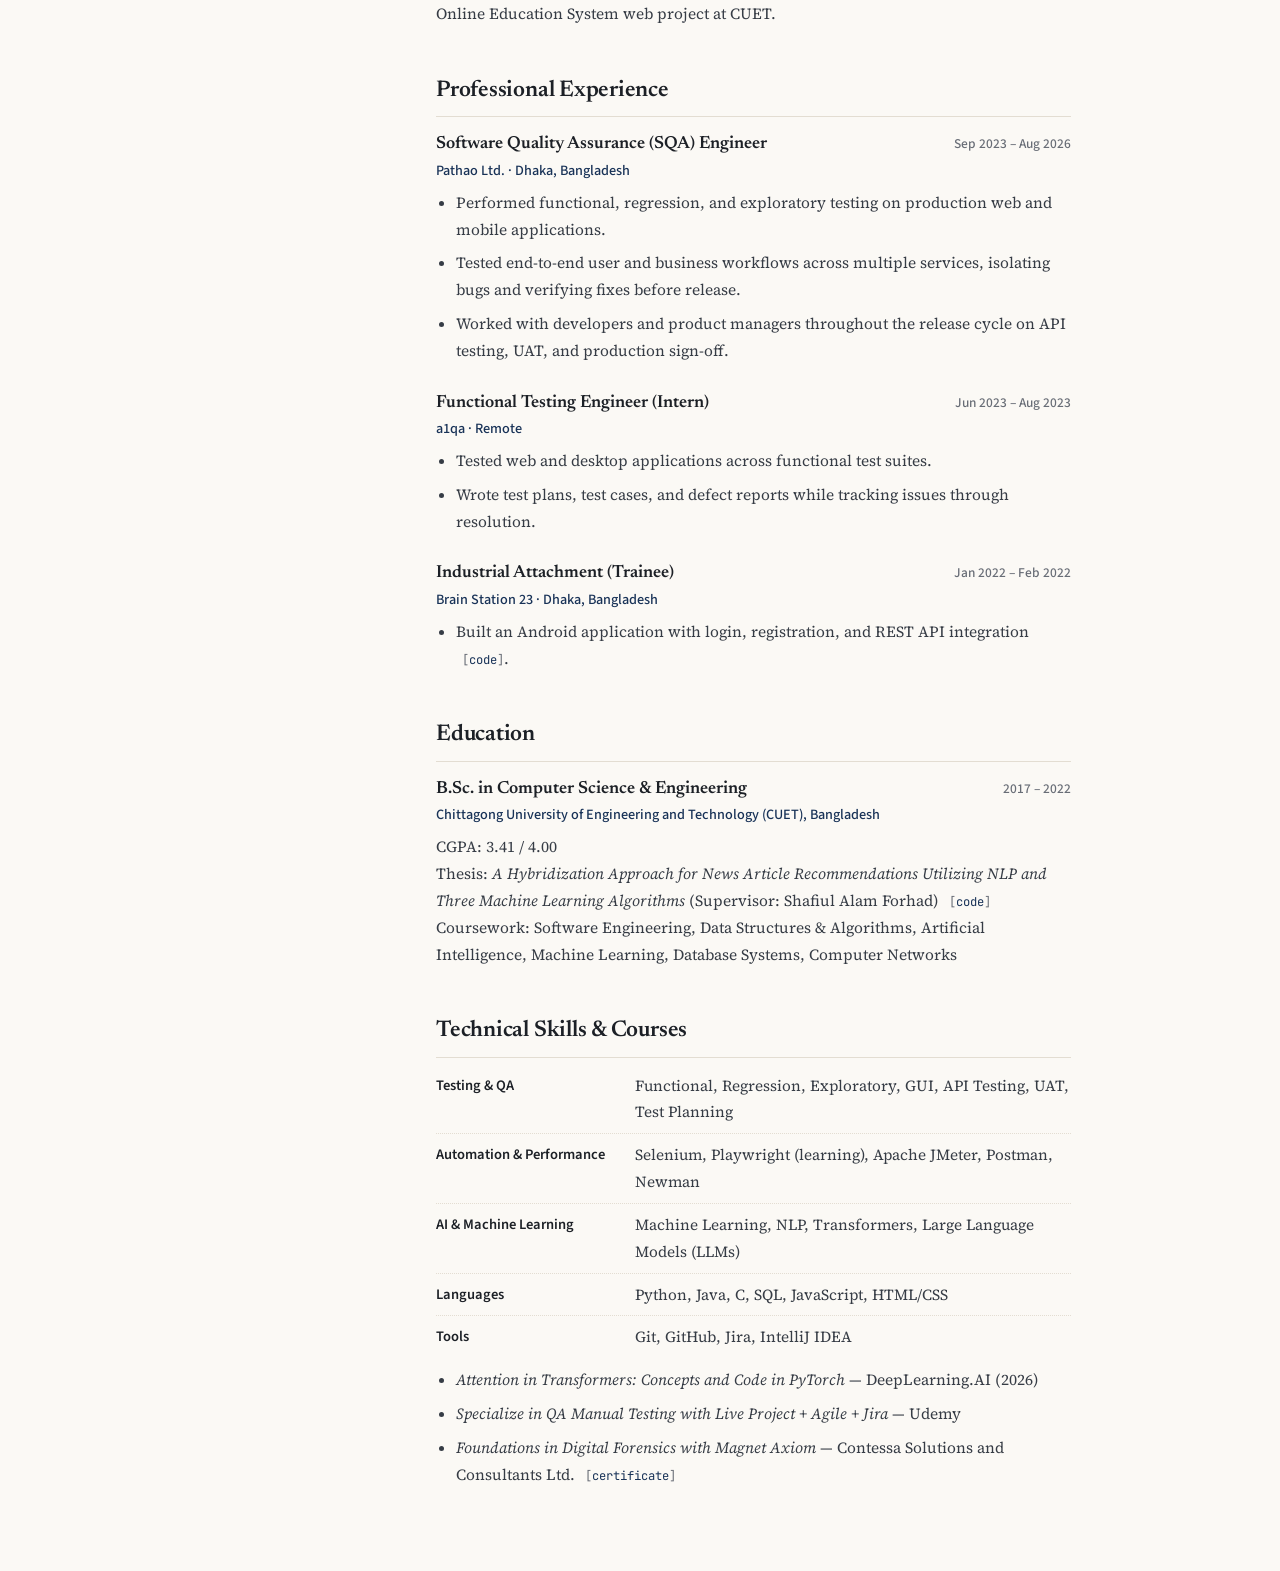
==== commit 87b238aa: "Humanized academic portfolio with archival paper palette, Source Serif 4 typography, and real projec" ====
--- a/index.html
+++ b/index.html
@@ -3,18 +3,17 @@
 <head>
   <meta charset="UTF-8" />
   <meta name="viewport" content="width=device-width, initial-scale=1.0" />
-  <title>Sayma Mahjuba — Academic Portfolio</title>
+  <title>Sayma Mahjuba</title>
   <meta
     name="description"
-    content="Academic portfolio of Sayma Mahjuba, prospective Computer Science Ph.D. applicant researching Large Language Models for Software Testing, Automated Test Generation, and AI-Driven Software Quality Assurance."
+    content="Sayma Mahjuba — Computer Science & Engineering graduate (CUET) and former SQA Engineer at Pathao Ltd., interested in Ph.D. research on Large Language Models for Software Testing."
   />
   <meta name="author" content="Sayma Mahjuba" />
 
-  <!-- Social / LinkedIn Link Preview Metadata -->
-  <meta property="og:title" content="Sayma Mahjuba — Academic Portfolio" />
+  <meta property="og:title" content="Sayma Mahjuba" />
   <meta
     property="og:description"
-    content="Prospective CS Ph.D. Applicant · Large Language Models for Software Testing & AI-Driven Software Quality Assurance"
+    content="Computer Science & Engineering (CUET) · Former SQA Engineer at Pathao Ltd. · Research interests in LLMs for Software Testing & Software Engineering"
   />
   <meta property="og:type" content="website" />
   <meta property="og:url" content="https://sayma-mahjuba.github.io/" />
@@ -24,7 +23,7 @@
   <link rel="preconnect" href="https://fonts.googleapis.com" />
   <link rel="preconnect" href="https://fonts.gstatic.com" crossorigin />
   <link
-    href="https://fonts.googleapis.com/css2?family=Inter:wght@400;500;600&family=JetBrains+Mono:wght@400;500&family=Newsreader:ital,opsz,wght@0,6..72,400;0,6..72,600;1,6..72,400&display=swap"
+    href="https://fonts.googleapis.com/css2?family=JetBrains+Mono:wght@400;500&family=Newsreader:ital,opsz,wght@0,6..72,500;0,6..72,600;1,6..72,400&family=Source+Sans+3:wght@400;500;600&family=Source+Serif+4:ital,opsz,wght@0,8..60,400;0,8..60,600;1,8..60,400&display=swap"
     rel="stylesheet"
   />
   <link rel="stylesheet" href="styles.css" />
@@ -39,21 +38,21 @@
 </head>
 <body>
   <div class="page-shell">
-    <!-- Left Academic Profile Sidebar -->
+    <!-- Left Column -->
     <aside class="sidebar">
       <div>
         <div class="profile-identity">
           <div class="avatar-wrap">
-            <img src="profile.png" alt="Portrait of Sayma Mahjuba" />
+            <img src="profile.png" alt="Sayma Mahjuba" />
           </div>
           <div>
             <h1 class="sidebar-name">Sayma Mahjuba</h1>
-            <p class="sidebar-role">Prospective CS Ph.D. Applicant<br />AI &amp; Software Engineering</p>
+            <p class="sidebar-role">B.Sc. in CSE, CUET<br />Former SQA Engineer, Pathao</p>
             <p class="sidebar-loc">Ames, Iowa, USA</p>
           </div>
         </div>
 
-        <ul class="sidebar-links" aria-label="External links">
+        <ul class="sidebar-links" aria-label="Contact and profiles">
           <li>
             <a href="mailto:saymamahjuba@gmail.com">
               <svg viewBox="0 0 24 24" fill="none" stroke="currentColor" stroke-width="1.8" aria-hidden="true"><path d="M4 4h16c1.1 0 2 .9 2 2v12c0 1.1-.9 2-2 2H4c-1.1 0-2-.9-2-2V6c0-1.1.9-2 2-2z"/><polyline points="22,6 12,13 2,6"/></svg>
@@ -65,16 +64,15 @@
               id="copy-email-btn"
               data-email="saymamahjuba@gmail.com"
               aria-label="Copy email address"
-              title="Copy email address"
+              title="Copy email"
             >
-              <svg viewBox="0 0 24 24" fill="none" stroke="currentColor" stroke-width="2" aria-hidden="true"><rect x="9" y="9" width="13" height="13" rx="2"/><path d="M5 15H4a2 2 0 0 1-2-2V4a2 2 0 0 1 2-2h9a2 2 0 0 1 2 2v1"/></svg>
-              <span>Copy</span>
+              <span>copy</span>
             </button>
           </li>
           <li>
             <a href="cv.html">
               <svg viewBox="0 0 24 24" fill="none" stroke="currentColor" stroke-width="1.8" aria-hidden="true"><path d="M14 2H6a2 2 0 0 0-2 2v16a2 2 0 0 0 2 2h12a2 2 0 0 0 2-2V8z"/><polyline points="14 2 14 8 20 8"/></svg>
-              <span>Curriculum Vitae (CV)</span>
+              <span>Curriculum Vitae</span>
             </a>
           </li>
           <li>
@@ -91,27 +89,23 @@
           </li>
         </ul>
 
-        <ul class="sidebar-nav" aria-label="Page sections">
+        <ul class="sidebar-nav" aria-label="Sections">
           <li><a href="#about" class="active">About</a></li>
-          <li><a href="#news">Updates</a></li>
           <li><a href="#research">Research &amp; Projects</a></li>
+          <li><a href="#experience">Experience</a></li>
           <li><a href="#education">Education</a></li>
-          <li><a href="#experience">Experience</a></li>
-          <li><a href="#skills">Skills &amp; Study</a></li>
+          <li><a href="#skills">Skills</a></li>
         </ul>
       </div>
 
       <div class="sidebar-bottom">
-        <div class="sidebar-meta-foot">
-          <span>&copy; 2026 Sayma Mahjuba</span>
-          <span class="updated-stamp">Updated Nov 2026</span>
-        </div>
+        <span>Updated Nov 2026</span>
         <button
           type="button"
           class="theme-icon-btn"
           id="theme-toggle"
           aria-label="Switch to dark mode"
-          title="Switch to dark mode"
+          title="Toggle theme"
         >
           <svg class="icon-moon" viewBox="0 0 24 24" fill="none" stroke="currentColor" stroke-width="1.8" stroke-linecap="round" stroke-linejoin="round" aria-hidden="true">
             <path d="M21 12.79A9 9 0 1 1 11.21 3 7 7 0 0 0 21 12.79z"></path>
@@ -131,247 +125,204 @@
       </div>
     </aside>
 
-    <!-- Right Academic Content -->
+    <!-- Right Column -->
     <main class="content">
       <section class="section" id="about">
-        <div class="phd-callout">
-          <strong>Ph.D. Applications (Fall 2027):</strong> Exploring doctoral research opportunities in Computer Science focusing on <strong>Large Language Models for Software Testing</strong> and <strong>AI-Driven Software Engineering</strong>.
-        </div>
-
-        <h2>About &amp; Research Vision</h2>
+        <h2>About</h2>
         <p>
-          I am a Computer Science &amp; Engineering graduate from
-          <strong>Chittagong University of Engineering and Technology (CUET)</strong>, currently
-          residing in Ames, Iowa, USA. Before relocating, I worked for three years as a Software
-          Quality Assurance (SQA) Engineer at <strong>Pathao Ltd.</strong>—following a functional
-          testing internship at <strong>a1qa</strong> and an industrial attachment at
-          <strong>Brain Station 23</strong>.
+          I graduated with a B.Sc. in Computer Science &amp; Engineering from
+          <strong>Chittagong University of Engineering and Technology (CUET)</strong> in 2022 and
+          currently live in Ames, Iowa. Before moving to the US, I worked for three years as a
+          Software Quality Assurance (SQA) Engineer at <strong>Pathao Ltd.</strong> in Dhaka, and
+          earlier completed a functional testing internship at <strong>a1qa</strong>.
         </p>
         <p>
-          Testing multi-service web, mobile, and API workflows in production showed me firsthand
-          how brittle manual regression suites and complex edge cases slow down reliable software
-          delivery. That engineering experience directly motivates my doctoral research goal:
-          investigating how <strong>Large Language Models (LLMs)</strong> and AI techniques can
-          automate test case generation, strengthen test reliability, and bring scalable
-          intelligence to software quality assurance.
+          At Pathao, most of my time was spent testing production web, mobile, and API releases
+          across multiple services. Seeing how much manual effort still goes into regression
+          testing, reproducing edge-case bugs, and keeping test suites updated after code changes
+          is what got me interested in graduate research. I want to study how
+          <strong>Large Language Models (LLMs)</strong> and automated testing tools can help
+          generate useful test cases and make software quality assurance less repetitive and more
+          reliable.
         </p>
 
-        <ul class="research-themes" aria-label="Core research themes">
-          <li>
-            <span class="theme-marker">01</span>
-            <span><strong>LLM-Based Test Case Generation</strong> — automating functional, API, and edge-case test design with verifiable assertions.</span>
-          </li>
-          <li>
-            <span class="theme-marker">02</span>
-            <span><strong>AI-Driven Software Quality Assurance</strong> — making regression, exploratory, and end-to-end testing more resilient and scalable.</span>
-          </li>
-          <li>
-            <span class="theme-marker">03</span>
-            <span><strong>Software Engineering &amp; AI</strong> — bridging practical testing challenges from production systems with rigorous empirical SE research.</span>
-          </li>
+        <div class="status-line">
+          I am applying for <strong>Ph.D. programs in Computer Science (Fall 2027)</strong> with a
+          focus on Software Engineering and AI-assisted software testing.
+        </div>
+      </section>
+
+      <section class="section" id="interests">
+        <h2>Research Interests</h2>
+        <ul class="plain-list">
+          <li><strong>LLM-based test generation:</strong> generating unit, API, and functional test cases with meaningful assertions.</li>
+          <li><strong>Automated software testing:</strong> reducing manual overhead in regression and end-to-end web/mobile testing (Playwright, Selenium).</li>
+          <li><strong>AI for Software Engineering:</strong> applying NLP and transformer models to practical software quality and defect detection problems.</li>
         </ul>
       </section>
 
-      <section class="section" id="news">
-        <h2>Recent Updates</h2>
-        <div class="news-table">
-          <div class="news-row">
-            <span class="news-date">Fall 2026</span>
-            <span>Exploring Computer Science Ph.D. opportunities for <strong>Fall 2027</strong> in AI &amp; Software Engineering.</span>
-          </div>
-          <div class="news-row">
-            <span class="news-date">2026</span>
-            <span>Completed <em>Attention in Transformers: Concepts and Code in PyTorch</em> (DeepLearning.AI) and continuing study in LLMs, NLP, and Agentic AI.</span>
-          </div>
-          <div class="news-row">
-            <span class="news-date">2026</span>
-            <span>Building hands-on familiarity with Playwright, Selenium, and LLM-assisted automated test generation workflows.</span>
-          </div>
-          <div class="news-row">
-            <span class="news-date">Aug 2026</span>
-            <span>Concluded three years as SQA Engineer at Pathao Ltd. and relocated to Ames, Iowa, USA.</span>
-          </div>
-        </div>
-      </section>
-
       <section class="section" id="research">
-        <h2>Research, Thesis &amp; Projects</h2>
-
-        <article class="item featured-research">
-          <span class="item-kicker">Undergraduate Thesis · 2022</span>
-          <div class="item-head">
-            <h3 class="item-title">
+        <h2>Thesis &amp; Selected Projects</h2>
+
+        <article class="entry">
+          <div class="entry-head">
+            <h3 class="entry-title">
               A Hybridization Approach for News Article Recommendations Utilizing NLP and Three Machine Learning Algorithms
+              <a class="bracket-link" href="https://github.com/Sayma-Mahjuba/Final_Thesis" target="_blank" rel="noopener noreferrer">code</a>
             </h3>
-          </div>
-          <div class="item-meta">
-            <strong>Sayma Mahjuba</strong> &middot; Dept. of CSE, CUET &middot; Advisor: <em>Shafiul Alam Forhad</em>
-          </div>
-          <p>
-            Proposed and evaluated a hybrid news article recommendation approach combining Natural
-            Language Processing (NLP) text representations with three machine learning algorithms
-            to improve recommendation relevance.
-          </p>
-
-          <div class="abstract-drawer-inline">
-            <a class="pill-link" href="https://github.com/Sayma-Mahjuba" target="_blank" rel="noopener noreferrer">GitHub</a>
-            <details class="abstract-drawer">
-              <summary>Summary</summary>
-              <div class="abstract-body">
-                <p>
-                  <strong>Motivation:</strong> Single-model recommender pipelines often struggle
-                  with cold-start news items and shifting reader preferences across heterogeneous
-                  text topics.
-                </p>
-                <p>
-                  <strong>Approach:</strong> Combined NLP-based feature extraction from news
-                  articles with a hybridized pipeline integrating three machine learning algorithms
-                  to generate more relevant article recommendations, evaluated as my B.Sc.
-                  undergraduate thesis at CUET.
-                </p>
-              </div>
-            </details>
-          </div>
-        </article>
-
-        <article class="item">
-          <div class="item-head">
-            <h3 class="item-title">Test Automation &amp; LLM-Assisted Software Testing Exploration</h3>
-            <span class="item-date">Ongoing</span>
-          </div>
-          <div class="item-meta">Independent Research Exploration &middot; Playwright, Selenium, LLMs</div>
-          <p>
-            Exploring browser test automation frameworks alongside Large Language Model techniques
-            for automated test case generation and intelligent software quality assurance.
-          </p>
-
-          <div class="abstract-drawer-inline">
-            <a class="pill-link" href="https://github.com/Sayma-Mahjuba" target="_blank" rel="noopener noreferrer">GitHub</a>
-            <details class="abstract-drawer">
-              <summary>Focus Areas</summary>
-              <div class="abstract-body">
-                <p>
-                  Studying how modern LLMs and Transformer architectures can generate maintainable
-                  end-to-end and API test suites, complementing hands-on automation work in
-                  Playwright and Selenium.
-                </p>
-              </div>
-            </details>
-          </div>
-        </article>
-
-        <article class="item">
-          <div class="item-head">
-            <h3 class="item-title">Automated API &amp; Performance Testing Suites</h3>
-            <span class="item-date">SQA Projects</span>
-          </div>
-          <div class="item-meta">Postman, Newman, Apache JMeter</div>
-          <p>
-            Developed automated API test suites for user transaction workflows using Postman and
-            Newman, alongside Apache JMeter test plans for API automation and load/performance
-            evaluation.
-          </p>
-
-          <div class="artifact-row">
-            <a class="pill-link" href="https://github.com/Sayma-Mahjuba" target="_blank" rel="noopener noreferrer">GitHub</a>
-          </div>
-        </article>
-
-        <div class="forward-note">
-          <strong>Current Focus:</strong> Actively building open-source experiments in LLM-assisted
-          software testing and seeking Ph.D. advising and research collaborations for
-          <strong>Fall 2027</strong>.
-        </div>
+            <span class="entry-date">2022</span>
+          </div>
+          <div class="entry-sub">
+            Undergraduate Thesis, Dept. of CSE, CUET &middot; Supervisor: Shafiul Alam Forhad
+          </div>
+          <p>
+            Built a hybrid news recommendation pipeline combining NLP text preprocessing and
+            feature extraction with three machine learning classifiers to improve article
+            recommendation accuracy over individual baseline models.
+          </p>
+        </article>
+
+        <article class="entry">
+          <div class="entry-head">
+            <h3 class="entry-title">
+              Test Automation &amp; LLM-Assisted Testing (Ongoing Study)
+            </h3>
+            <span class="entry-date">2026 – Present</span>
+          </div>
+          <div class="entry-sub">Playwright, Selenium, PyTorch / Transformers</div>
+          <p>
+            Practicing browser test automation in Playwright and Selenium while studying
+            transformer architectures (<em>Attention in Transformers: Concepts and Code in
+            PyTorch</em>, DeepLearning.AI) and experimenting with LLM prompts for test case
+            generation.
+          </p>
+        </article>
+
+        <article class="entry">
+          <div class="entry-head">
+            <h3 class="entry-title">
+              API Testing &amp; Performance Automation Projects
+              <a class="bracket-link" href="https://github.com/Sayma-Mahjuba/deposit-money-a1" target="_blank" rel="noopener noreferrer">postman/newman</a>
+              <a class="bracket-link" href="https://github.com/Sayma-Mahjuba/Random-User-API-Performance-Test" target="_blank" rel="noopener noreferrer">jmeter</a>
+            </h3>
+            <span class="entry-date">2023</span>
+          </div>
+          <div class="entry-sub">Postman, Newman, Apache JMeter</div>
+          <p>
+            Automated functional API testing for user transaction endpoints using Postman and
+            Newman CLI reports, and created Apache JMeter test plans to evaluate API response times
+            under concurrent user load.
+          </p>
+        </article>
+
+        <article class="entry">
+          <div class="entry-head">
+            <h3 class="entry-title">
+              Earlier Undergraduate &amp; Attachment Projects
+              <a class="bracket-link" href="https://github.com/Sayma-Mahjuba/My-application" target="_blank" rel="noopener noreferrer">android app</a>
+              <a class="bracket-link" href="https://github.com/Sayma-Mahjuba/Online-Education-System" target="_blank" rel="noopener noreferrer">web app</a>
+            </h3>
+            <span class="entry-date">2021 – 2022</span>
+          </div>
+          <div class="entry-sub">Java / Android, REST APIs, HTML/CSS, MySQL</div>
+          <p>
+            Built an Android client consuming REST APIs for user authentication and data views
+            during my industrial attachment at Brain Station 23, and developed a MySQL-backed
+            Online Education System web project at CUET.
+          </p>
+        </article>
+      </section>
+
+      <section class="section" id="experience">
+        <h2>Professional Experience</h2>
+
+        <article class="entry">
+          <div class="entry-head">
+            <h3 class="entry-title">Software Quality Assurance (SQA) Engineer</h3>
+            <span class="entry-date">Sep 2023 – Aug 2026</span>
+          </div>
+          <div class="entry-sub">Pathao Ltd. &middot; Dhaka, Bangladesh</div>
+          <ul class="plain-list">
+            <li>Performed functional, regression, and exploratory testing on production web and mobile applications.</li>
+            <li>Tested end-to-end user and business workflows across multiple services, isolating bugs and verifying fixes before release.</li>
+            <li>Worked with developers and product managers throughout the release cycle on API testing, UAT, and production sign-off.</li>
+          </ul>
+        </article>
+
+        <article class="entry">
+          <div class="entry-head">
+            <h3 class="entry-title">Functional Testing Engineer (Intern)</h3>
+            <span class="entry-date">Jun 2023 – Aug 2023</span>
+          </div>
+          <div class="entry-sub">a1qa &middot; Remote</div>
+          <ul class="plain-list">
+            <li>Tested web and desktop applications across functional test suites.</li>
+            <li>Wrote test plans, test cases, and defect reports while tracking issues through resolution.</li>
+          </ul>
+        </article>
+
+        <article class="entry">
+          <div class="entry-head">
+            <h3 class="entry-title">Industrial Attachment (Trainee)</h3>
+            <span class="entry-date">Jan 2022 – Feb 2022</span>
+          </div>
+          <div class="entry-sub">Brain Station 23 &middot; Dhaka, Bangladesh</div>
+          <ul class="plain-list">
+            <li>Built an Android application with login, registration, and REST API integration <a class="bracket-link" href="https://github.com/Sayma-Mahjuba/My-application" target="_blank" rel="noopener noreferrer">code</a>.</li>
+          </ul>
+        </article>
       </section>
 
       <section class="section" id="education">
         <h2>Education</h2>
-        <article class="item">
-          <div class="item-head">
-            <h3 class="item-title">B.Sc. in Computer Science &amp; Engineering</h3>
-            <span class="item-date">2017 – 2022</span>
-          </div>
-          <div class="item-sub">Chittagong University of Engineering and Technology (CUET), Bangladesh</div>
-          <p>
-            <strong>CGPA:</strong> 3.41 / 4.00<br />
-            <strong>Undergraduate Thesis:</strong> <em>A Hybridization Approach for News Article Recommendations Utilizing NLP and Three Machine Learning Algorithms</em> (Advisor: Shafiul Alam Forhad)<br />
-            <strong>Relevant Coursework:</strong> Software Engineering, Data Structures &amp; Algorithms, Artificial Intelligence, Machine Learning, Database Systems, Computer Networks
-          </p>
-        </article>
-      </section>
-
-      <section class="section" id="experience">
-        <h2>Experience</h2>
-
-        <article class="item">
-          <div class="item-head">
-            <h3 class="item-title">Software Quality Assurance (SQA) Engineer</h3>
-            <span class="item-date">Sep 2023 – Aug 2026</span>
-          </div>
-          <div class="item-sub">Pathao Ltd. &middot; Dhaka, Bangladesh</div>
-          <ul class="clean-list">
-            <li>Conducted functional, regression, and exploratory testing of production web and mobile applications to ensure software quality and reliability.</li>
-            <li>Validated end-to-end business workflows across multiple services, identifying defects early and verifying fixes prior to production release.</li>
-            <li>Collaborated with engineers, product managers, and cross-functional teams across the SDLC on API testing, UAT, and release validation.</li>
-          </ul>
-        </article>
-
-        <article class="item">
-          <div class="item-head">
-            <h3 class="item-title">Functional Testing Engineer (Intern)</h3>
-            <span class="item-date">Jun 2023 – Aug 2023</span>
-          </div>
-          <div class="item-sub">a1qa &middot; Remote</div>
-          <ul class="clean-list">
-            <li>Executed functional testing across web and desktop applications.</li>
-            <li>Authored structured test documentation, test plans, and quality reports, tracking software defects across release cycles.</li>
-          </ul>
-        </article>
-
-        <article class="item">
-          <div class="item-head">
-            <h3 class="item-title">Industrial Attachment</h3>
-            <span class="item-date">Jan 2022 – Feb 2022</span>
-          </div>
-          <div class="item-sub">Brain Station 23 &middot; Dhaka, Bangladesh</div>
-          <ul class="clean-list">
-            <li>Built an Android application with user authentication (login/registration) and dynamic views backed by RESTful APIs.</li>
-          </ul>
+        <article class="entry">
+          <div class="entry-head">
+            <h3 class="entry-title">B.Sc. in Computer Science &amp; Engineering</h3>
+            <span class="entry-date">2017 – 2022</span>
+          </div>
+          <div class="entry-sub">Chittagong University of Engineering and Technology (CUET), Bangladesh</div>
+          <p>
+            CGPA: 3.41 / 4.00<br />
+            Thesis: <em>A Hybridization Approach for News Article Recommendations Utilizing NLP and Three Machine Learning Algorithms</em> (Supervisor: Shafiul Alam Forhad)
+            <a class="bracket-link" href="https://github.com/Sayma-Mahjuba/Final_Thesis" target="_blank" rel="noopener noreferrer">code</a><br />
+            Coursework: Software Engineering, Data Structures &amp; Algorithms, Artificial Intelligence, Machine Learning, Database Systems, Computer Networks
+          </p>
         </article>
       </section>
 
       <section class="section" id="skills">
-        <h2>Technical Skills &amp; Continuing Study</h2>
-        <div class="skill-line">
-          <span class="skill-k">AI &amp; Machine Learning</span>
-          <span class="skill-v">Machine Learning, Natural Language Processing (NLP), Transformers, Large Language Models (LLMs)</span>
+        <h2>Technical Skills &amp; Courses</h2>
+        <div class="skill-table">
+          <div class="skill-row">
+            <span class="skill-label">Testing &amp; QA</span>
+            <span class="skill-val">Functional, Regression, Exploratory, GUI, API Testing, UAT, Test Planning</span>
+          </div>
+          <div class="skill-row">
+            <span class="skill-label">Automation &amp; Performance</span>
+            <span class="skill-val">Selenium, Playwright (learning), Apache JMeter, Postman, Newman</span>
+          </div>
+          <div class="skill-row">
+            <span class="skill-label">AI &amp; Machine Learning</span>
+            <span class="skill-val">Machine Learning, NLP, Transformers, Large Language Models (LLMs)</span>
+          </div>
+          <div class="skill-row">
+            <span class="skill-label">Languages</span>
+            <span class="skill-val">Python, Java, C, SQL, JavaScript, HTML/CSS</span>
+          </div>
+          <div class="skill-row">
+            <span class="skill-label">Tools</span>
+            <span class="skill-val">Git, GitHub, Jira, IntelliJ IDEA</span>
+          </div>
         </div>
-        <div class="skill-line">
-          <span class="skill-k">Software Testing &amp; QA</span>
-          <span class="skill-v">Functional, GUI, Regression, Exploratory, UAT, API Testing, Test Planning &amp; Defect Tracking</span>
-        </div>
-        <div class="skill-line">
-          <span class="skill-k">Automation &amp; Load</span>
-          <span class="skill-v">Selenium, Playwright <em>(developing proficiency)</em>, Apache JMeter, Postman, Newman</span>
-        </div>
-        <div class="skill-line">
-          <span class="skill-k">Programming &amp; Data</span>
-          <span class="skill-v">Python, Java, C, SQL, JavaScript</span>
-        </div>
-        <div class="skill-line">
-          <span class="skill-k">Tools &amp; Platforms</span>
-          <span class="skill-v">Git, GitHub, Jira, IntelliJ IDEA</span>
-        </div>
-
-        <ul class="clean-list" style="margin-top: 1.25rem;">
-          <li><strong>Attention in Transformers: Concepts and Code in PyTorch</strong> — DeepLearning.AI</li>
-          <li><strong>Ongoing Self-Directed Study</strong> — Large Language Models, Transformers, Agentic AI, and AI-driven Software Testing</li>
+
+        <ul class="plain-list" style="margin-top: 1rem;">
+          <li><em>Attention in Transformers: Concepts and Code in PyTorch</em> — DeepLearning.AI (2026)</li>
+          <li><em>Specialize in QA Manual Testing with Live Project + Agile + Jira</em> — Udemy</li>
+          <li>
+            <em>Foundations in Digital Forensics with Magnet Axiom</em> — Contessa Solutions and Consultants Ltd.
+            <a class="bracket-link" href="https://drive.google.com/file/d/1-zo_EmjfXAd6_dVOXVnD-e_Fw8WxaWCh/view?usp=sharing" target="_blank" rel="noopener noreferrer">certificate</a>
+          </li>
         </ul>
-
-        <p class="cred-footnote">
-          Additional web technologies and industry certifications (Agile/Jira QA Manual Testing,
-          Digital Forensics) are included in my full <a class="text-link" href="cv.html">Curriculum Vitae</a>.
-        </p>
       </section>
     </main>
   </div>
--- a/styles.css
+++ b/styles.css
@@ -1,44 +1,52 @@
 /* ==========================================================================
-   Sayma Mahjuba — Academic Portfolio (Ph.D. Sidebar · Refined Faculty Edition)
-   Deep Navy Academic Theme · Light Default + Optional Dark Mode
+   Sayma Mahjuba — Academic Homepage
+   Palette: Warm Archival Ivory Paper + Soft Stone Sidebar + Oxford Navy & Crimson
+   Typography: Newsreader (Headings) + Source Serif 4 (Prose) + Source Sans 3 (UI)
    ========================================================================== */
 
 :root {
-  --bg: #ffffff;
-  --surface: #ffffff;
-  --surface-subtle: #f7f9fc;
-  --border: #e5eaf1;
-  --border-strong: #cbd5e1;
-
-  --ink: #111827;
-  --ink-secondary: #374151;
-  --ink-muted: #64748b;
-
-  --navy: #16325b;
-  --navy-hover: #0d2140;
-  --navy-tint: #eef3fa;
-  --navy-border: #c5d5ea;
-
-  --font-serif: "Newsreader", Georgia, "Times New Roman", serif;
-  --font-sans: "Inter", -apple-system, BlinkMacSystemFont, "Segoe UI", sans-serif;
-  --font-mono: "JetBrains Mono", ui-monospace, monospace;
+  /* Warm Archival Book-Paper Palette (Light) */
+  --bg: #fbf9f5;
+  --surface: #fffdf9;
+  --sidebar-bg: #f3efe8;
+  --surface-subtle: #f2ede4;
+  --border: #e3ddd2;
+  --border-strong: #cfc7b8;
+
+  --ink: #1c2026;
+  --ink-secondary: #363c45;
+  --ink-muted: #686d76;
+
+  --navy: #183257;
+  --navy-hover: #7f2533; /* Subtle Oxford crimson on hover */
+  --accent-mark: #7f2533;
+  --navy-tint: #ece8df;
+  --navy-border: #cfc7b8;
+
+  --font-display: "Newsreader", Georgia, "Times New Roman", serif;
+  --font-serif: "Source Serif 4", Charter, "Bitstream Charter", Georgia, serif;
+  --font-sans: "Source Sans 3", -apple-system, BlinkMacSystemFont, "Segoe UI", sans-serif;
+  --font-mono: "JetBrains Mono", ui-monospace, SFMono-Regular, Menlo, monospace;
 }
 
 [data-theme="dark"] {
-  --bg: #0d121b;
-  --surface: #131b28;
-  --surface-subtle: #141d2b;
-  --border: #1f2b3d;
-  --border-strong: #2e3f58;
-
-  --ink: #edf2f7;
-  --ink-secondary: #b6c2d4;
-  --ink-muted: #8293ab;
-
-  --navy: #83aee5;
-  --navy-hover: #abc8ef;
-  --navy-tint: rgba(131, 174, 229, 0.12);
-  --navy-border: rgba(131, 174, 229, 0.32);
+  /* Warm Oxford Library Night Palette (Dark) */
+  --bg: #14171d;
+  --surface: #1a1e26;
+  --sidebar-bg: #101318;
+  --surface-subtle: #1c212b;
+  --border: #282f3d;
+  --border-strong: #384152;
+
+  --ink: #ece8e0;
+  --ink-secondary: #c7c3ba;
+  --ink-muted: #8f949e;
+
+  --navy: #93b8ec;
+  --navy-hover: #e2a378;
+  --accent-mark: #d98a6c;
+  --navy-tint: rgba(147, 184, 236, 0.1);
+  --navy-border: rgba(147, 184, 236, 0.26);
 }
 
 *,
@@ -53,61 +61,52 @@
 
 body {
   margin: 0;
-  background: var(--bg);
-  color: var(--ink);
-  font-family: var(--font-sans);
-  font-size: 15px;
-  line-height: 1.72;
+  background-color: var(--bg);
+  color: var(--ink);
+  font-family: var(--font-serif);
+  font-size: 16.2px;
+  line-height: 1.74;
+  font-optical-sizing: auto;
   -webkit-font-smoothing: antialiased;
   transition: background-color 180ms ease, color 180ms ease;
 }
 
 a {
   color: var(--navy);
-  text-decoration: none;
-  transition: color 150ms ease, border-color 150ms ease, background-color 150ms ease;
+  text-decoration: underline;
+  text-decoration-color: color-mix(in srgb, var(--navy) 32%, transparent);
+  text-underline-offset: 3px;
+  text-decoration-thickness: 1px;
+  transition: color 150ms ease, text-decoration-color 150ms ease;
 }
 
 a:hover {
   color: var(--navy-hover);
-  text-decoration: underline;
-  text-underline-offset: 3px;
-}
-
-a:focus-visible,
-button:focus-visible,
-summary:focus-visible {
-  outline: 2px solid var(--navy);
-  outline-offset: 2px;
-  border-radius: 4px;
-}
-
-/* Two-Column Academic Shell
-   -------------------------------------------------------------------------- */
+  text-decoration-color: var(--navy-hover);
+}
+
+/* Two-Tone Academic Layout */
 .page-shell {
-  max-width: 1096px;
+  max-width: 1060px;
   margin: 0 auto;
   display: grid;
-  grid-template-columns: 296px 1fr;
+  grid-template-columns: 270px 1fr;
   min-height: 100vh;
 }
 
-/* Left Sticky Academic Sidebar
-   -------------------------------------------------------------------------- */
+/* Left Profile Column (Warm Stone Surface) */
 .sidebar {
   position: sticky;
   top: 0;
   height: 100vh;
-  padding: 2.85rem 1.85rem 1.85rem 1.75rem;
+  background-color: var(--sidebar-bg);
+  padding: 2.85rem 1.85rem 1.75rem 1.75rem;
   border-right: 1px solid var(--border);
   display: flex;
   flex-direction: column;
   justify-content: space-between;
-  overflow-y: auto;
-}
-
-.profile-identity {
-  display: block;
+  font-family: var(--font-sans);
+  transition: background-color 180ms ease, border-color 180ms ease;
 }
 
 .avatar-wrap {
@@ -115,15 +114,16 @@
   height: 132px;
   border-radius: 50%;
   overflow: hidden;
-  background: linear-gradient(180deg, #edf2f7 0%, #dce6f2 100%);
+  background: linear-gradient(180deg, #e8e3d9 0%, #d8d1c4 100%);
   border: 2px solid var(--border-strong);
+  box-shadow: 0 4px 14px rgba(24, 50, 87, 0.08);
   margin-bottom: 1.15rem;
   padding-top: 4px;
-  flex-shrink: 0;
 }
 
 [data-theme="dark"] .avatar-wrap {
-  background: linear-gradient(180deg, #1b283c 0%, #263854 100%);
+  background: linear-gradient(180deg, #202734 0%, #2a3344 100%);
+  box-shadow: none;
 }
 
 .avatar-wrap img {
@@ -135,67 +135,35 @@
 }
 
 .sidebar-name {
-  font-family: var(--font-serif);
-  font-size: 1.65rem;
+  font-family: var(--font-display);
+  font-size: 1.68rem;
   font-weight: 600;
-  line-height: 1.18;
-  margin: 0 0 0.35rem;
+  line-height: 1.16;
+  margin: 0 0 0.38rem;
   letter-spacing: -0.015em;
+  color: var(--ink);
 }
 
 .sidebar-role {
-  font-size: 0.87rem;
-  color: var(--ink-secondary);
-  margin: 0 0 0.3rem;
-  line-height: 1.48;
+  font-size: 0.91rem;
+  color: var(--ink-secondary);
+  margin: 0 0 0.25rem;
+  line-height: 1.45;
 }
 
 .sidebar-loc {
-  font-size: 0.82rem;
+  font-size: 0.85rem;
   color: var(--ink-muted);
   margin: 0 0 1.25rem;
 }
 
-/* Sidebar Navigation with Active Left Bar */
-.sidebar-nav {
-  list-style: none;
-  margin: 1.35rem 0 0;
-  padding: 1rem 0 0.25rem;
-  border-top: 1px solid var(--border);
-  display: flex;
-  flex-direction: column;
-  gap: 0.25rem;
-}
-
-.sidebar-nav a {
-  display: block;
-  font-size: 0.87rem;
-  font-weight: 500;
-  color: var(--ink-secondary);
-  padding: 0.24rem 0 0.24rem 0.65rem;
-  border-left: 2px solid transparent;
-  transition: color 150ms ease, border-color 150ms ease, padding-left 150ms ease;
-}
-
-.sidebar-nav a:hover {
-  color: var(--navy);
-  text-decoration: none;
-}
-
-.sidebar-nav a.active {
-  color: var(--navy);
-  font-weight: 600;
-  border-left-color: var(--navy);
-}
-
-/* External Links + Copy Email Control */
 .sidebar-links {
   list-style: none;
   margin: 0;
   padding: 0;
   display: flex;
   flex-direction: column;
-  gap: 0.5rem;
+  gap: 0.45rem;
 }
 
 .sidebar-links li {
@@ -208,79 +176,80 @@
   display: inline-flex;
   align-items: center;
   gap: 0.5rem;
-  font-size: 0.82rem;
-  color: var(--ink-secondary);
-  min-width: 0;
-  white-space: nowrap;
+  font-size: 0.88rem;
+  color: var(--ink-secondary);
+  text-decoration: none;
 }
 
 .sidebar-links a:hover {
-  color: var(--navy);
+  color: var(--navy-hover);
+  text-decoration: underline;
 }
 
 .sidebar-links svg {
-  width: 15px;
-  height: 15px;
+  width: 14px;
+  height: 14px;
   color: var(--navy);
   flex-shrink: 0;
 }
 
 .copy-email-btn {
-  display: inline-flex;
-  align-items: center;
-  gap: 0.25rem;
-  border: 1px solid var(--border);
-  background: var(--surface-subtle);
+  border: 1px solid var(--border-strong);
+  background: var(--bg);
   color: var(--ink-muted);
   font-family: var(--font-mono);
-  font-size: 0.68rem;
-  padding: 0.14rem 0.42rem;
-  border-radius: 4px;
+  font-size: 0.67rem;
+  padding: 0.1rem 0.38rem;
+  border-radius: 3px;
   cursor: pointer;
-  flex-shrink: 0;
   transition: all 150ms ease;
 }
 
-.copy-email-btn:hover {
-  border-color: var(--navy-border);
+.copy-email-btn:hover,
+.copy-email-btn.copied {
+  border-color: var(--navy-hover);
+  color: var(--navy-hover);
+}
+
+.sidebar-nav {
+  list-style: none;
+  margin: 1.35rem 0 0;
+  padding: 1rem 0 0;
+  border-top: 1px solid var(--border);
+  display: flex;
+  flex-direction: column;
+  gap: 0.26rem;
+}
+
+.sidebar-nav a {
+  display: block;
+  font-size: 0.91rem;
+  color: var(--ink-muted);
+  padding: 0.18rem 0 0.18rem 0.6rem;
+  border-left: 2px solid transparent;
+  text-decoration: none;
+  transition: all 140ms ease;
+}
+
+.sidebar-nav a:hover {
+  color: var(--ink);
+  text-decoration: none;
+}
+
+.sidebar-nav a.active {
+  font-weight: 600;
   color: var(--navy);
-  background: var(--navy-tint);
-}
-
-.copy-email-btn.copied {
-  border-color: var(--navy);
-  color: var(--navy);
-  background: var(--navy-tint);
-}
-
-.copy-email-btn svg {
-  width: 11px;
-  height: 11px;
-}
-
-/* Sidebar Footer: Last Updated + Clean Icon Theme Toggle */
+  border-left-color: var(--accent-mark);
+}
+
 .sidebar-bottom {
   margin-top: 1.5rem;
-  padding-top: 1rem;
+  padding-top: 0.9rem;
   border-top: 1px solid var(--border);
   display: flex;
   align-items: center;
   justify-content: space-between;
-  gap: 0.5rem;
-}
-
-.sidebar-meta-foot {
-  display: flex;
-  flex-direction: column;
-  gap: 0.1rem;
-  font-size: 0.74rem;
-  color: var(--ink-muted);
-  line-height: 1.35;
-}
-
-.updated-stamp {
-  font-family: var(--font-mono);
-  font-size: 0.7rem;
+  font-size: 0.78rem;
   color: var(--ink-muted);
 }
 
@@ -288,61 +257,38 @@
   display: inline-flex;
   align-items: center;
   justify-content: center;
-  width: 32px;
-  height: 32px;
-  border: 1px solid var(--border);
-  border-radius: 7px;
-  background: var(--surface-subtle);
+  width: 29px;
+  height: 29px;
+  border: 1px solid var(--border-strong);
+  border-radius: 5px;
+  background: var(--bg);
   color: var(--ink-secondary);
   cursor: pointer;
-  flex-shrink: 0;
-  transition: border-color 150ms ease, color 150ms ease, background-color 150ms ease;
 }
 
 .theme-icon-btn:hover {
-  border-color: var(--navy-border);
-  color: var(--navy);
-  background: var(--navy-tint);
+  color: var(--navy-hover);
+  border-color: var(--navy-hover);
 }
 
 .theme-icon-btn svg {
-  width: 15px;
-  height: 15px;
-}
-
-.icon-sun {
-  display: none;
-}
-
-[data-theme="dark"] .icon-sun {
-  display: block;
-}
-
-[data-theme="dark"] .icon-moon {
-  display: none;
-}
-
-/* Right Main Content Column
-   -------------------------------------------------------------------------- */
+  width: 14px;
+  height: 14px;
+}
+
+.icon-sun { display: none; }
+[data-theme="dark"] .icon-sun { display: block; }
+[data-theme="dark"] .icon-moon { display: none; }
+
+/* Right Main Reading Column (Warm Ivory Paper) */
 .content {
-  padding: 3.1rem 3.25rem 4.75rem 3.5rem;
-  max-width: 740px;
-}
-
-.phd-callout {
-  font-size: 0.88rem;
-  color: var(--navy);
-  background: var(--navy-tint);
-  border-left: 3px solid var(--navy);
-  padding: 0.72rem 1.05rem;
-  margin-bottom: 1.85rem;
-  border-radius: 0 5px 5px 0;
-  line-height: 1.6;
+  padding: 3rem 2.75rem 4.75rem 3.5rem;
+  max-width: 735px;
 }
 
 .section {
-  margin-bottom: 3rem;
-  scroll-margin-top: 2rem;
+  margin-bottom: 2.65rem;
+  scroll-margin-top: 1.75rem;
 }
 
 .section:last-child {
@@ -350,12 +296,12 @@
 }
 
 .section h2 {
-  font-family: var(--font-serif);
-  font-size: 1.38rem;
+  font-family: var(--font-display);
+  font-size: 1.42rem;
   font-weight: 600;
   color: var(--ink);
-  margin: 0 0 1.1rem;
-  padding-bottom: 0.45rem;
+  margin: 0 0 0.95rem;
+  padding-bottom: 0.35rem;
   border-bottom: 1px solid var(--border);
   letter-spacing: -0.01em;
 }
@@ -369,290 +315,129 @@
   margin-bottom: 0;
 }
 
-/* Sharpened Research Themes */
-.research-themes {
-  margin: 1.25rem 0 0;
-  padding: 0;
-  list-style: none;
-  display: grid;
-  grid-template-columns: 1fr;
-  gap: 0.55rem;
-}
-
-.research-themes li {
-  display: flex;
-  align-items: baseline;
-  gap: 0.6rem;
-  font-size: 0.9rem;
-  color: var(--ink-secondary);
-}
-
-.theme-marker {
-  font-family: var(--font-mono);
-  font-size: 0.72rem;
-  color: var(--navy);
-  background: var(--navy-tint);
-  border: 1px solid var(--navy-border);
-  padding: 0.05rem 0.38rem;
-  border-radius: 3px;
-  flex-shrink: 0;
-}
-
-.research-themes strong {
-  color: var(--ink);
-  font-weight: 600;
-}
-
-/* News Rows */
-.news-table {
-  display: flex;
-  flex-direction: column;
-  gap: 0.65rem;
-}
-
-.news-row {
-  display: grid;
-  grid-template-columns: 84px 1fr;
-  gap: 1rem;
-  font-size: 0.92rem;
-  color: var(--ink-secondary);
-}
-
-.news-date {
-  font-family: var(--font-mono);
-  font-size: 0.78rem;
-  color: var(--navy);
-  padding-top: 0.15rem;
-}
-
-/* Academic Entries & Artifact Pills */
-.item {
-  margin-bottom: 1.85rem;
-}
-
-.item:last-child {
+.status-line {
+  font-size: 0.95rem;
+  color: var(--ink);
+  background: var(--surface-subtle);
+  border-left: 2.5px solid var(--accent-mark);
+  padding: 0.62rem 1rem;
+  margin: 1.15rem 0 0;
+}
+
+/* Lists */
+.plain-list {
+  margin: 0.4rem 0 0;
+  padding-left: 1.25rem;
+  color: var(--ink-secondary);
+}
+
+.plain-list li {
+  margin-bottom: 0.42rem;
+  font-size: 0.97rem;
+}
+
+/* Entries (Thesis, Projects, Education, Experience) */
+.entry {
+  margin-bottom: 1.6rem;
+}
+
+.entry:last-child {
   margin-bottom: 0;
 }
 
-.item.featured-research {
-  padding-left: 1.15rem;
-  border-left: 2.5px solid var(--navy);
-}
-
-.item-kicker {
-  display: inline-block;
-  font-family: var(--font-mono);
-  font-size: 0.71rem;
-  text-transform: uppercase;
-  letter-spacing: 0.06em;
-  color: var(--navy);
-  margin-bottom: 0.25rem;
-}
-
-.item-head {
+.entry-head {
   display: flex;
   justify-content: space-between;
   align-items: baseline;
   gap: 1rem;
   flex-wrap: wrap;
-  margin-bottom: 0.2rem;
-}
-
-.item-title {
-  font-family: var(--font-serif);
-  font-size: 1.09rem;
+}
+
+.entry-title {
+  font-family: var(--font-display);
   font-weight: 600;
+  font-size: 1.1rem;
   color: var(--ink);
   margin: 0;
-  line-height: 1.35;
-}
-
-.item-date {
-  font-family: var(--font-mono);
-  font-size: 0.78rem;
+  line-height: 1.34;
+}
+
+.entry-date {
+  font-family: var(--font-sans);
+  font-size: 0.84rem;
+  font-weight: 500;
   color: var(--ink-muted);
   white-space: nowrap;
 }
 
-.item-sub {
-  font-size: 0.88rem;
+.entry-sub {
+  font-family: var(--font-sans);
+  font-size: 0.89rem;
   color: var(--navy);
   font-weight: 500;
-  margin-bottom: 0.45rem;
-}
-
-.item-meta {
-  font-size: 0.86rem;
-  color: var(--ink-muted);
-  margin-bottom: 0.45rem;
-}
-
-/* Academic Artifact Pills & Expandable Abstract Drawer */
-.artifact-row {
-  display: flex;
-  flex-wrap: wrap;
-  align-items: center;
-  gap: 0.45rem;
-  margin-top: 0.65rem;
-}
-
-.pill-link {
-  display: inline-flex;
-  align-items: center;
-  gap: 0.3rem;
+  margin: 0.12rem 0 0.38rem;
+}
+
+.entry p {
+  font-size: 0.97rem;
+  margin: 0.25rem 0 0;
+}
+
+/* Classic Academic Bracket Links: [code], [certificate] */
+.bracket-link {
   font-family: var(--font-mono);
-  font-size: 0.74rem;
-  font-weight: 500;
+  font-size: 0.76rem;
+  font-weight: 400;
   color: var(--navy);
-  background: var(--navy-tint);
-  border: 1px solid var(--navy-border);
-  padding: 0.18rem 0.55rem;
-  border-radius: 4px;
+  margin-left: 0.35rem;
+  white-space: nowrap;
   text-decoration: none;
-  cursor: pointer;
-}
-
-.pill-link:hover {
-  background: var(--navy);
-  border-color: var(--navy);
-  color: #ffffff;
-  text-decoration: none;
-}
-
-[data-theme="dark"] .pill-link:hover {
-  color: #0b1220;
-}
-
-.abstract-drawer {
-  margin-top: 0.65rem;
-}
-
-.abstract-drawer > summary {
-  list-style: none;
-  display: inline-flex;
-  align-items: center;
-  gap: 0.3rem;
-  font-family: var(--font-mono);
-  font-size: 0.74rem;
-  font-weight: 500;
-  color: var(--navy);
-  background: var(--surface-subtle);
-  border: 1px solid var(--border-strong);
-  padding: 0.18rem 0.58rem;
-  border-radius: 4px;
-  cursor: pointer;
-  user-select: none;
-  transition: all 150ms ease;
-}
-
-.abstract-drawer > summary::-webkit-details-marker {
-  display: none;
-}
-
-.abstract-drawer > summary::after {
-  content: "+";
-  font-weight: 600;
-  margin-left: 0.15rem;
-}
-
-.abstract-drawer[open] > summary::after {
-  content: "−";
-}
-
-.abstract-drawer > summary:hover,
-.abstract-drawer[open] > summary {
-  border-color: var(--navy);
-  color: var(--navy);
-  background: var(--navy-tint);
-}
-
-.abstract-drawer-inline {
-  display: flex;
-  flex-wrap: wrap;
-  align-items: flex-start;
-  gap: 0.45rem;
-  margin-top: 0.65rem;
-}
-
-.abstract-drawer-inline .abstract-drawer {
-  margin-top: 0;
-  flex: 1 1 auto;
-}
-
-.abstract-body {
-  margin-top: 0.6rem;
-  padding: 0.85rem 1rem;
-  background: var(--surface-subtle);
-  border: 1px solid var(--border);
-  border-radius: 5px;
-  font-size: 0.88rem;
-  line-height: 1.66;
-  color: var(--ink-secondary);
-}
-
-.abstract-body p {
-  margin: 0 0 0.5rem;
-  font-size: 0.88rem;
-}
-
-.abstract-body p:last-child {
-  margin-bottom: 0;
-}
-
-.forward-note {
-  margin-top: 1.35rem;
-  padding: 0.75rem 1rem;
-  background: var(--surface-subtle);
-  border: 1px solid var(--border);
-  border-radius: 5px;
-  font-size: 0.88rem;
-  color: var(--ink-secondary);
-}
-
-.clean-list {
-  margin: 0.4rem 0 0;
-  padding-left: 1.15rem;
-  color: var(--ink-secondary);
-}
-
-.clean-list li {
-  margin-bottom: 0.35rem;
-  font-size: 0.92rem;
-}
-
-.skill-line {
+}
+
+.bracket-link:hover {
+  color: var(--navy-hover);
+  text-decoration: underline;
+}
+
+.bracket-link::before { content: "["; color: var(--ink-muted); }
+.bracket-link::after { content: "]"; color: var(--ink-muted); }
+
+/* Skills */
+.skill-table {
+  display: flex;
+  flex-direction: column;
+  gap: 0.5rem;
+  font-size: 0.96rem;
+}
+
+.skill-row {
   display: grid;
   grid-template-columns: 185px 1fr;
-  gap: 0.75rem;
-  padding: 0.54rem 0;
-  border-bottom: 1px solid var(--border);
+  gap: 0.85rem;
+  padding-bottom: 0.45rem;
+  border-bottom: 1px dotted var(--border);
+}
+
+.skill-row:last-child {
+  border-bottom: none;
+  padding-bottom: 0;
+}
+
+.skill-label {
+  font-family: var(--font-sans);
+  font-weight: 600;
   font-size: 0.91rem;
-}
-
-.skill-line:first-of-type {
-  border-top: 1px solid var(--border);
-}
-
-.skill-k {
-  font-weight: 600;
-  color: var(--ink);
-}
-
-.skill-v {
-  color: var(--ink-secondary);
-}
-
-.cred-footnote {
-  margin-top: 0.85rem;
-  font-size: 0.84rem;
-  color: var(--ink-muted);
-}
-
-/* Shared Utility Styles (used by cv.html)
-   -------------------------------------------------------------------------- */
+  color: var(--ink);
+}
+
+.skill-val {
+  color: var(--ink-secondary);
+}
+
+/* Shared Utility Styles (used by cv.html) */
 .container {
   width: 100%;
-  max-width: 860px;
+  max-width: 840px;
   margin: 0 auto;
   padding: 0 1.5rem;
 }
@@ -660,11 +445,11 @@
 .btn {
   display: inline-flex;
   align-items: center;
-  gap: 0.45rem;
-  padding: 0.48rem 0.9rem;
+  gap: 0.4rem;
+  padding: 0.44rem 0.88rem;
   font-size: 0.86rem;
   font-weight: 500;
-  border-radius: 6px;
+  border-radius: 5px;
   border: 1px solid var(--border-strong);
   background: var(--surface);
   color: var(--ink);
@@ -676,7 +461,6 @@
 .btn:hover {
   border-color: var(--navy);
   color: var(--navy);
-  background: var(--navy-tint);
   text-decoration: none;
 }
 
@@ -691,25 +475,15 @@
   font-weight: 600;
 }
 
-.btn-primary:hover {
-  background: var(--navy-hover);
-  border-color: var(--navy-hover);
-  color: #ffffff;
-}
-
-[data-theme="dark"] .btn-primary:hover {
-  color: #0b1220;
-}
-
 .detail-list {
-  margin: 0.45rem 0 0;
+  margin: 0.4rem 0 0;
   padding-left: 1.15rem;
   color: var(--ink-secondary);
 }
 
 .detail-list li {
-  margin-bottom: 0.38rem;
-  font-size: 0.92rem;
+  margin-bottom: 0.35rem;
+  font-size: 0.95rem;
 }
 
 .text-link {
@@ -718,9 +492,8 @@
   text-underline-offset: 3px;
 }
 
-/* Compact Mobile Header Layout
-   -------------------------------------------------------------------------- */
-@media (max-width: 860px) {
+/* Responsive Mobile Layout */
+@media (max-width: 820px) {
   .page-shell {
     grid-template-columns: 1fr;
   }
@@ -730,15 +503,14 @@
     height: auto;
     border-right: none;
     border-bottom: 1px solid var(--border);
-    padding: 1.35rem 1.25rem 0.9rem;
-    overflow: visible;
+    padding: 1.5rem 1.25rem 1rem;
   }
 
   .profile-identity {
     display: flex;
     align-items: center;
     gap: 1rem;
-    margin-bottom: 0.95rem;
+    margin-bottom: 0.9rem;
   }
 
   .avatar-wrap {
@@ -752,68 +524,51 @@
     margin-bottom: 0.15rem;
   }
 
-  .sidebar-role {
-    font-size: 0.82rem;
-    margin-bottom: 0.15rem;
-  }
-
   .sidebar-loc {
-    font-size: 0.78rem;
     margin-bottom: 0;
   }
 
   .sidebar-links {
     flex-direction: row;
     flex-wrap: wrap;
-    gap: 0.45rem 0.95rem;
-    padding-bottom: 0.85rem;
+    gap: 0.4rem 1rem;
   }
 
   .sidebar-nav {
     flex-direction: row;
     overflow-x: auto;
-    -webkit-overflow-scrolling: touch;
-    gap: 0.25rem 0.85rem;
-    margin: 0 -1.25rem;
-    padding: 0.65rem 1.25rem;
-    border-bottom: none;
+    gap: 0.95rem;
+    margin-top: 0.85rem;
+    padding-top: 0.65rem;
     white-space: nowrap;
   }
 
   .sidebar-nav a {
-    padding: 0.2rem 0;
+    padding: 0.15rem 0;
     border-left: none;
     border-bottom: 2px solid transparent;
-    font-size: 0.84rem;
   }
 
   .sidebar-nav a.active {
     border-left-color: transparent;
-    border-bottom-color: var(--navy);
+    border-bottom-color: var(--accent-mark);
   }
 
   .sidebar-bottom {
-    margin-top: 0.6rem;
+    margin-top: 0.75rem;
     padding-top: 0.65rem;
   }
 
   .content {
-    padding: 1.75rem 1.25rem 3.5rem;
-  }
-
-  .section {
-    scroll-margin-top: 1.25rem;
-  }
-
-  .skill-line,
-  .news-row {
+    padding: 1.75rem 1.25rem 3.25rem;
+  }
+
+  .skill-row {
     grid-template-columns: 1fr;
-    gap: 0.15rem;
+    gap: 0.1rem;
   }
 }
 
 @media print {
-  .no-print {
-    display: none !important;
-  }
-}
+  .no-print { display: none !important; }
+}
